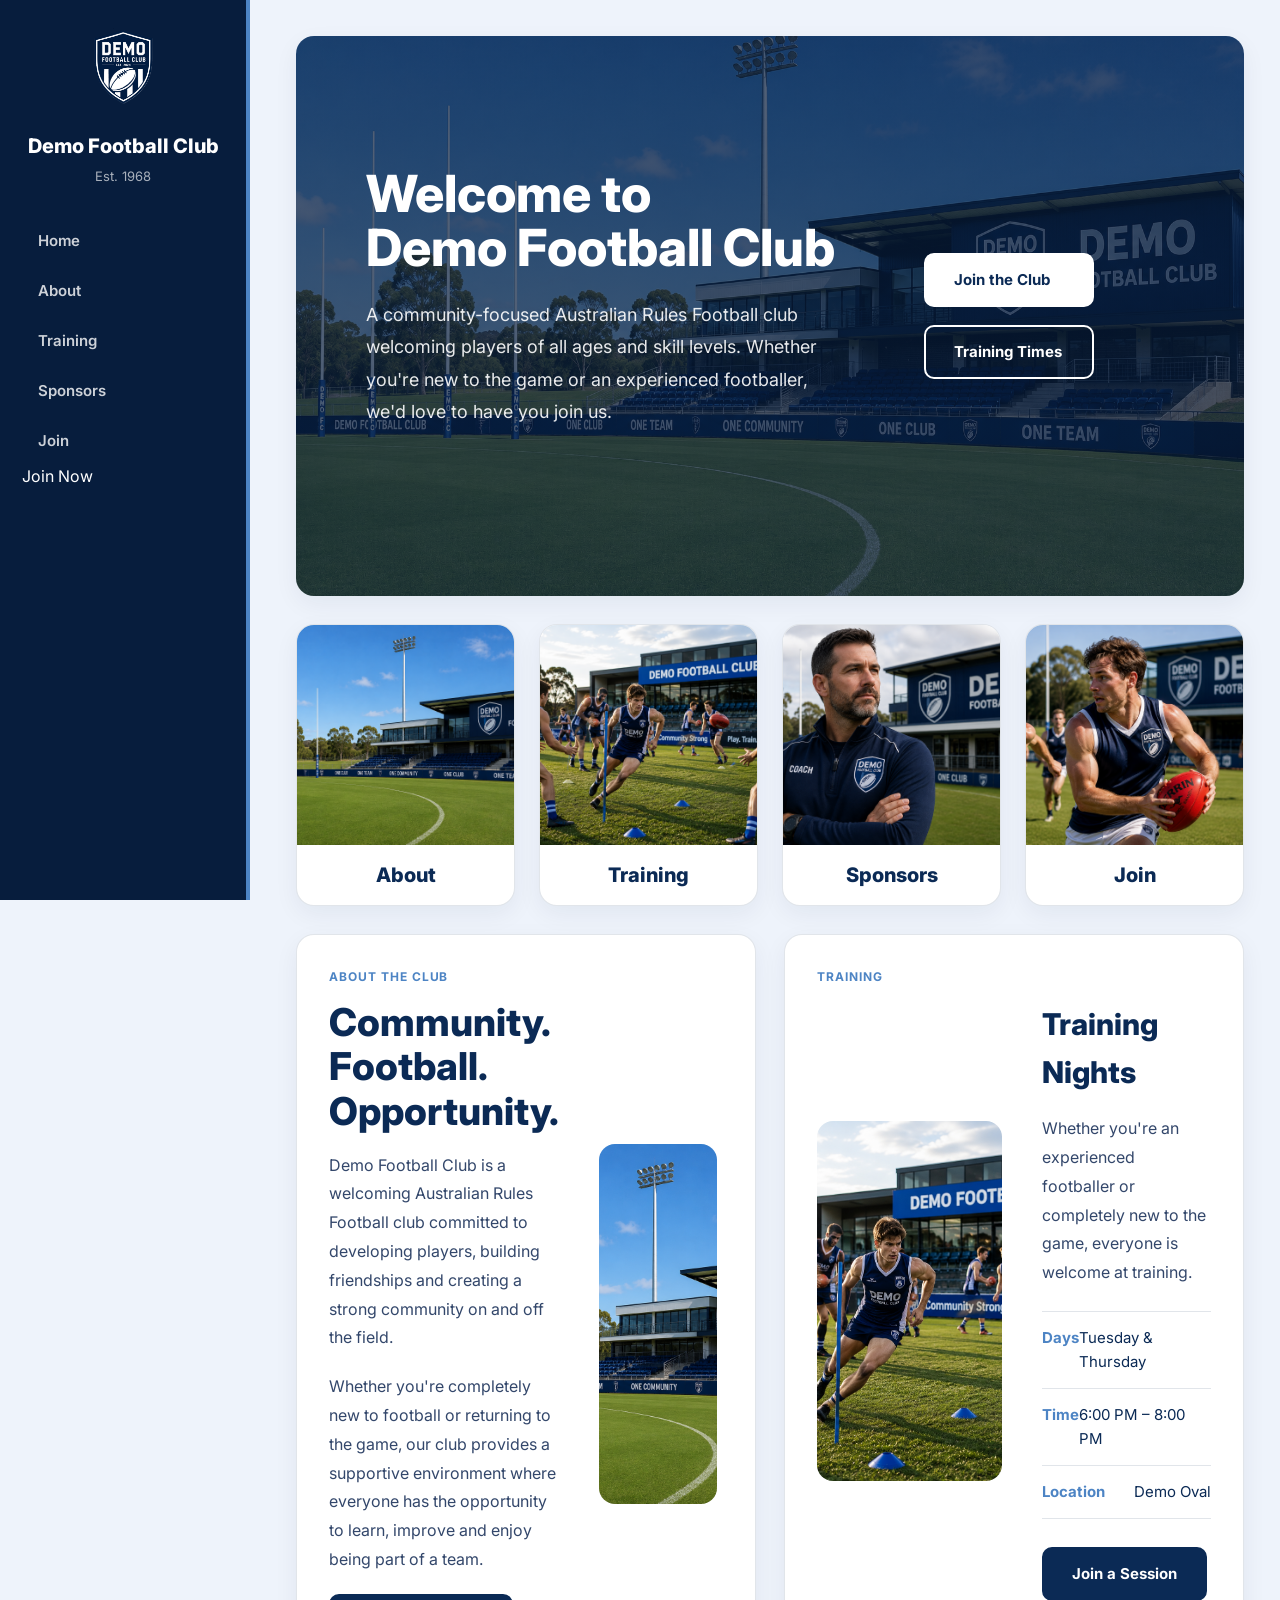
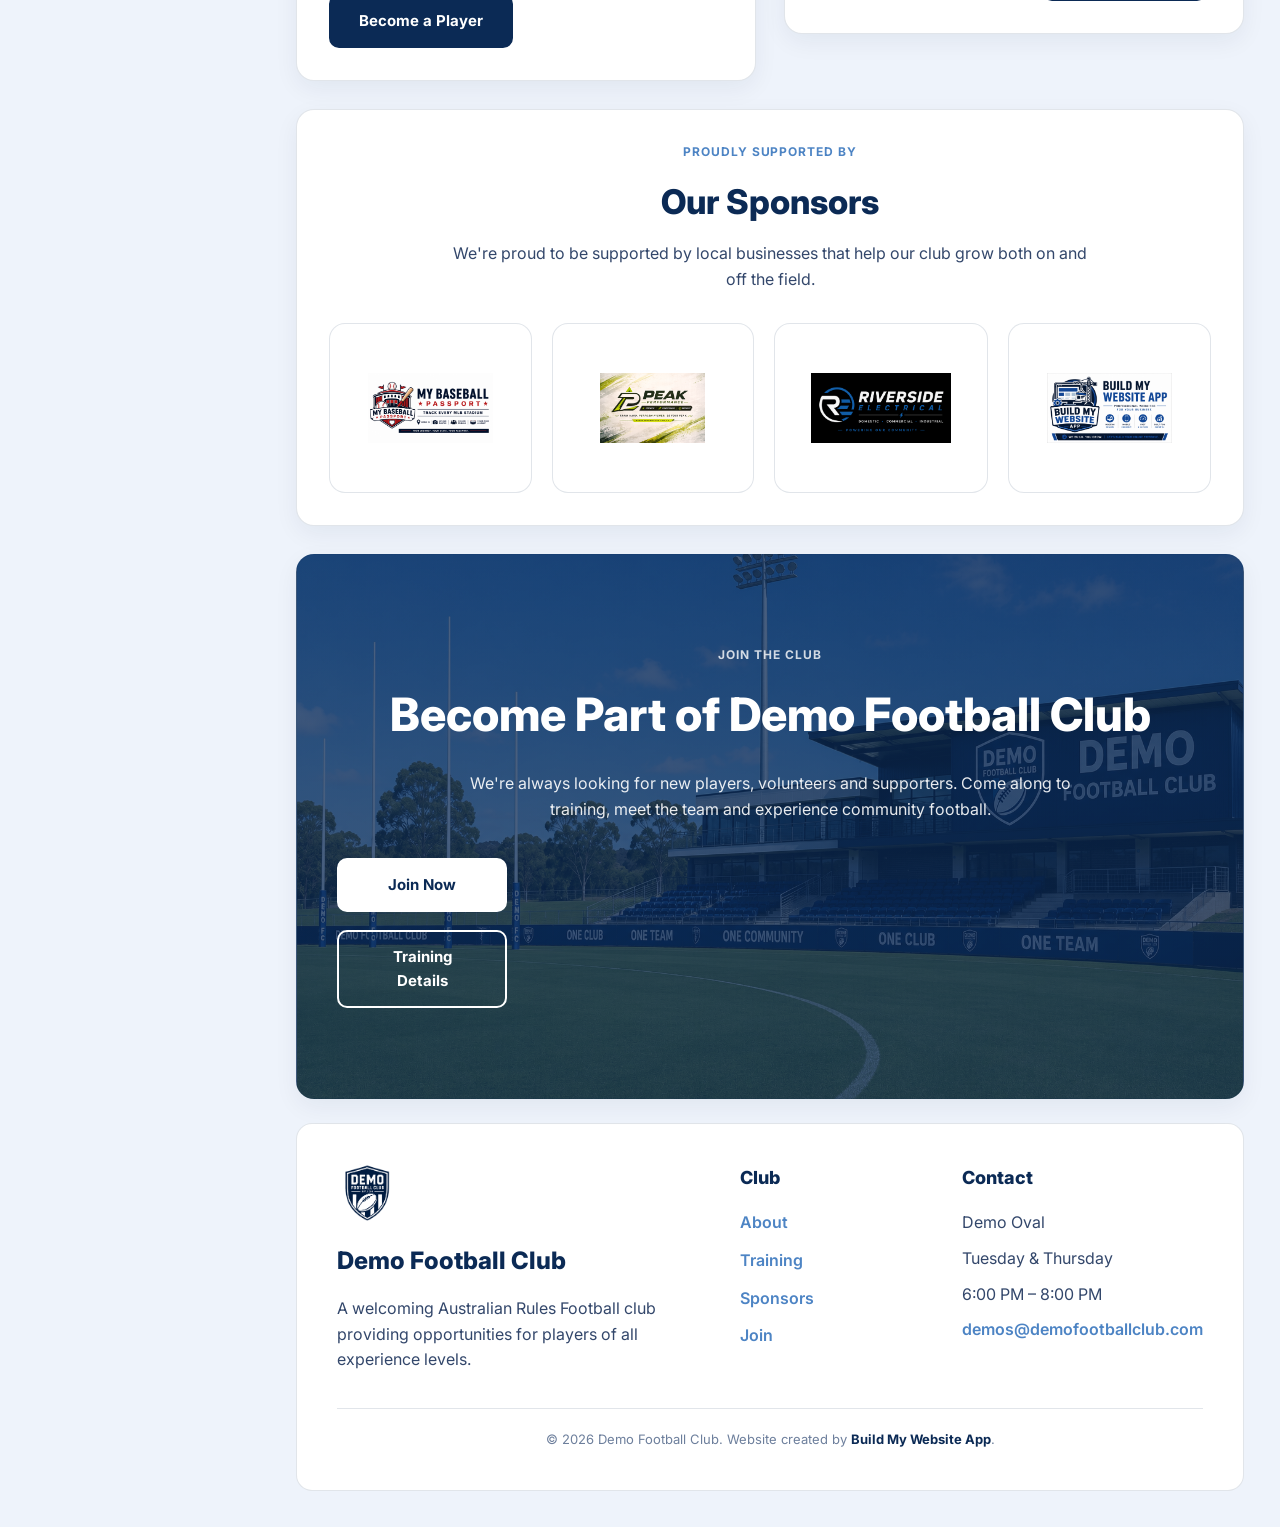
==== business-demo/index.html @ 9e4b2f05 "FIXING quick links" ====
<!DOCTYPE html>
<html lang="en">

<head>
  <meta charset="UTF-8">
  <meta name="viewport" content="width=device-width, initial-scale=1.0">
  <title>Demo Football Club | Club Dashboard</title>
  <meta name="description" content="Demo Football Club is a welcoming Australian Rules Football club for players of all experience levels. Join us for training every Tuesday and Thursday.">
  <meta name="keywords" content="Australian Rules Football, AFL, Football Club, Demo Football Club, Community Sport">
  <meta name="theme-color" content="#0b2a55">

  <link rel="icon" type="image/png" href="favicon.png">
  <link rel="apple-touch-icon" href="favicon.png">

  <link rel="preconnect" href="https://fonts.googleapis.com">
  <link rel="preconnect" href="https://fonts.gstatic.com" crossorigin>
  <link href="https://fonts.googleapis.com/css2?family=Inter:wght@400;500;600;700;800&display=swap" rel="stylesheet">

  <link rel="stylesheet" href="css/styles.css">
</head>

<body>

  <div class="app-shell">

    <aside class="sidebar">
      <div class="sidebar-logo">
        <a href="#hero">
          <img src="assets/logo.png" alt="Demo Football Club Logo">
        </a>
        <h2>Demo Football Club</h2>
        <p>Est. 1968</p>
      </div>

      <nav>
        <ul class="nav-links">
          <li><a href="#hero">Home</a></li>
          <li><a href="#about">About</a></li>
          <li><a href="#training">Training</a></li>
          <li><a href="#sponsors">Sponsors</a></li>
          <li><a href="#join">Join</a></li>
        </ul>
      </nav>

      <a href="#join" class="join-button">Join Now</a>
    </aside>

    <main class="dashboard">

      <div class="grid">

        <section id="hero" class="card hero-card">
          <div class="hero-content">
            <div class="hero-left">
              <h1>
                Welcome to<br>
                Demo Football Club
              </h1>

              <p class="hero-copy">
                A community-focused Australian Rules Football club welcoming players of all ages and skill levels. Whether you're new to the game or an experienced footballer, we'd love to have you join us.
              </p>
            </div>

            <div class="hero-right">
              <div class="hero-buttons">
                <a href="#join" class="primary-button">Join the Club</a>
                <a href="#training" class="secondary-button">Training Times</a>
              </div>
            </div>
          </div>
        </section>

        <section class="quick-links">

          <a href="#about" class="card quick-link-card">
            <img src="assets/ground.jpg" alt="About Demo Football Club">
            <div class="quick-link-content">
              <h3>About</h3>
            </div>
          </a>

          <a href="#training" class="card quick-link-card">
            <img src="assets/training.jpg" alt="Training">
            <div class="quick-link-content">
              <h3>Training</h3>
            </div>
          </a>

          <a href="#sponsors" class="card quick-link-card">
            <img src="assets/coach.jpg" alt="Club Sponsors">
            <div class="quick-link-content">
              <h3>Sponsors</h3>
            </div>
          </a>

          <a href="#join" class="card quick-link-card">
            <img src="assets/hero.jpg" alt="Join Demo Football Club">
            <div class="quick-link-content">
              <h3>Join</h3>
            </div>
          </a>

        </section>

        <section id="about" class="card about-card">
          <span class="card-label">About the Club</span>
          <div class="about-layout">
            <div class="about-text">
              <h2>Community. Football. Opportunity.</h2>
              <p>Demo Football Club is a welcoming Australian Rules Football club committed to developing players, building friendships and creating a strong community on and off the field.</p>
              <p>Whether you're completely new to football or returning to the game, our club provides a supportive environment where everyone has the opportunity to learn, improve and enjoy being part of a team.</p>
              <a href="#join" class="primary-button">Become a Player</a>
            </div>

            <div class="about-image">
              <img src="assets/ground.jpg" alt="Demo Football Club Ground" class="card-image">
            </div>
          </div>
        </section>

        <section id="training" class="card training-card">
          <span class="card-label">Training</span>

          <div class="training-layout">
            <div class="training-image">
              <img src="assets/training.jpg" alt="Training at Demo Football Club" class="card-image">
            </div>

            <div class="training-info">
              <h2>Training Nights</h2>

              <p>Whether you're an experienced footballer or completely new to the game, everyone is welcome at training.</p>

              <ul class="detail-list">
                <li><span>Days</span>Tuesday &amp; Thursday</li>
                <li><span>Time</span>6:00 PM &ndash; 8:00 PM</li>
                <li><span>Location</span>Demo Oval</li>
              </ul>

              <a href="#join" class="primary-button">Join a Session</a>
            </div>
          </div>
        </section>

        <section id="sponsors" class="card sponsors-card">
          <span class="card-label">Proudly Supported By</span>
          <h2>Our Sponsors</h2>
          <p>We're proud to be supported by local businesses that help our club grow both on and off the field.</p>

          <div class="sponsors-grid">
            <div class="sponsor-tile">
              <img src="assets/sponsor1.png" alt="Sponsor 1">
            </div>

            <div class="sponsor-tile">
              <img src="assets/sponsor2.png" alt="Sponsor 2">
            </div>

            <div class="sponsor-tile">
              <img src="assets/sponsor3.png" alt="Sponsor 3">
            </div>

            <div class="sponsor-tile">
              <img src="assets/sponsor4.png" alt="Sponsor 4">
            </div>
          </div>
        </section>

        <section id="join" class="card join-card">
          <div class="join-overlay">
            <span class="card-label">Join the Club</span>
            <h2>Become Part of Demo Football Club</h2>
            <p>We're always looking for new players, volunteers and supporters. Come along to training, meet the team and experience community football.</p>

            <div class="hero-buttons">
              <a href="mailto:demos@demofootballclub.com" class="primary-button">Join Now</a>
              <a href="#training" class="secondary-button">Training Details</a>
            </div>
          </div>
        </section>

      </div>

      <footer>
        <div class="footer-bar">
          <div class="footer-brand">
            <img src="assets/logo.png" alt="Demo Football Club Logo">
            <span>Demo Football Club</span>

            <p>A welcoming Australian Rules Football club providing opportunities for players of all experience levels.</p>
          </div>

          <div class="footer-column">
            <h3>Club</h3>

            <ul class="footer-links">
              <li><a href="#about">About</a></li>
              <li><a href="#training">Training</a></li>
              <li><a href="#sponsors">Sponsors</a></li>
              <li><a href="#join">Join</a></li>
            </ul>
          </div>

          <div class="footer-column">
            <h3>Contact</h3>

            <p>Demo Oval</p>
            <p>Tuesday &amp; Thursday</p>
            <p>6:00 PM &ndash; 8:00 PM</p>
            <p><a href="mailto:demos@demofootballclub.com">demos@demofootballclub.com</a></p>
          </div>
        </div>

        <div class="footer-bottom">
          <p>&copy; 2026 Demo Football Club. Website created by <a href="https://buildmywebsiteapp.com">Build My Website App</a>.</p>
        </div>
      </footer>

    </main>

  </div>

  <script src="js/script.js"></script>

</body>
</html>
---- business-demo/css/styles.css ----
/* Variables */
    :root { --navy: #0b2a55; --navy-deep: #071d3d; --white: #ffffff; --ice: #eef3fb; --line: rgba(11,42,85,0.12); --sky: #4d84c4; }

/* Reset */
    * { margin: 0; padding: 0; box-sizing: border-box; }

/* About */
    .about-card { grid-column: span 2; }
    .about-layout { display: grid; grid-template-columns: 1.35fr .95fr; gap: 40px; align-items: center; }
    .about-text h2 { font-size: clamp(30px,3vw,40px); line-height: 1.15; margin-bottom: 18px; max-width: 520px; }
    .about-text p { color: #33476b; margin-bottom: 20px; font-size: 16px; line-height: 1.8; max-width: 620px; }
    .about-image .card-image { margin: 0; height: 100%; min-height: 360px; object-fit: cover; }

    @media (max-width: 560px) {
      .about-card { grid-column: span 1; }
      .about-layout { grid-template-columns: 1fr; }
      .about-text h2 { font-size: 28px; }
    }

/* Body */
    html, body { height: 100%; }
    body { font-family: "Inter", Arial, sans-serif; background: var(--ice); color: var(--navy); line-height: 1.6; }
    img { display: block; max-width: 100%; height: auto; }
    a { text-decoration: none; color: inherit; }
    ul { list-style: none; }
    h1, h2, h3 { font-weight: 800; color: var(--navy); }

/* Buttons */
    .primary-button, .secondary-button { display: inline-block; padding: 13px 28px; border-radius: 10px; font-weight: 700; font-size: 15px; transition: 0.25s; }
    .primary-button { background: var(--navy); color: var(--white); border: 2px solid var(--navy); }
    .primary-button:hover { background: var(--sky); border-color: var(--sky); }
    .secondary-button { border: 2px solid var(--navy); color: var(--navy); }
    .secondary-button:hover { background: var(--navy); color: var(--white); }

/* Footer */
    footer { margin-top: 24px; background: var(--white); border: 1px solid var(--line); border-radius: 16px; padding: 40px; }
    .footer-bar { display: grid; grid-template-columns: 2fr 1fr 1fr; gap: 40px; }
    .footer-brand img { height: 60px; margin-bottom: 18px; }
    .footer-brand span { display: block; font-size: 24px; font-weight: 800; margin-bottom: 16px; }
    .footer-brand p { color: #33476b; max-width: 320px; }
    .footer-column h3 { font-size: 18px; margin-bottom: 18px; }
    .footer-links { display: flex; flex-direction: column; gap: 12px; }
    .footer-links a { font-weight: 600; transition: .2s; }
    .footer-links a:hover { color: var(--sky); }
    .footer-column p { color: #33476b; margin-bottom: 10px; }
    .footer-column a { color: var(--sky); font-weight: 600; }
    .footer-bottom { border-top: 1px solid var(--line); margin-top: 35px; padding-top: 20px; text-align: center; font-size: 13px; color: #6d7f9c; }
    .footer-bottom a { color: var(--navy); font-weight: 700; }

    @media (max-width: 700px) {
      .footer-bar { grid-template-columns: 1fr; text-align: center; }
      .footer-brand p { margin: 0 auto; }
    }

/* Grid */
    .app-shell { display: flex; min-height: 100vh; }
    .dashboard { flex: 1; max-width: 1600px; width: 100%; margin-left: 260px; margin-right: auto; padding: 36px; }
    .grid { display: grid; grid-template-columns: repeat(4, minmax(0,1fr)); grid-auto-rows: min-content; gap: 28px; align-items: start; }
    .card { background: var(--white); border: 1px solid var(--line); border-radius: 18px; padding: 32px; box-shadow: 0 8px 24px rgba(7,29,61,.06); transition: transform .25s, box-shadow .25s, border-color .25s; }
    .card:hover { transform: translateY(-6px); border-color: rgba(77,132,196,.35); box-shadow: 0 20px 48px rgba(7,29,61,.12); }
    .card-label { display: block; text-transform: uppercase; letter-spacing: 0.08em; font-size: 12px; font-weight: 700; color: var(--sky); margin-bottom: 14px; }
        .card-image { display: block; width: 100%; height: 100%; min-height: 340px; margin: 0; border-radius: 16px; object-fit: cover; }

    @media (max-width: 1100px) {
      .grid { grid-template-columns: repeat(2, 1fr); }
    }

    @media (max-width: 900px) {
      .app-shell { flex-direction: column; }
      .dashboard { margin-left: 0; padding: 24px; }
    }

    @media (max-width: 560px) {
      .grid { grid-template-columns: 1fr; }
      .card { padding: 24px; }
    }

/* Hero */
    .hero-card { grid-column: span 4; display: flex; align-items: center; justify-content: flex-start; min-height: 560px; padding: 70px; border: 0; overflow: hidden; background: linear-gradient(rgba(7,29,61,.70),rgba(7,29,61,.70)), url("../assets/ground.jpg") center/cover no-repeat; }
    .hero-card .eyebrow { color: rgba(255,255,255,.75); text-transform: uppercase; letter-spacing: .14em; font-size: 13px; margin-bottom: 18px; white-space: nowrap; }
    .hero-card h1 { max-width: none; width: fit-content; color: var(--white); font-size: clamp(38px,4vw,56px); line-height: 1.05; margin-bottom: 24px; white-space: nowrap; }
    .hero-content { display: grid; grid-template-columns: 1fr auto; align-items: center; gap: 80px; width: 100%; }
    .hero-left { max-width: 760px; }
    .hero-right { display: flex; justify-content: center; padding-right: 80px; }
    .hero-copy { max-width: 560px; color: rgba(255,255,255,.9); font-size: 18px; line-height: 1.8; margin-bottom: 36px; }
    .hero-buttons { display: flex; flex-direction: column; gap: 18px; width: 170px; }
    .hero-card .primary-button { background: var(--white); color: var(--navy); border-color: var(--white); }
    .hero-card .primary-button:hover { background: var(--sky); border-color: var(--sky); color: var(--white); }
    .hero-card .secondary-button { border-color: var(--white); color: var(--white); }
    .hero-card .secondary-button:hover { background: var(--white); color: var(--navy); }

    @media (max-width: 560px) {
      .hero-card { grid-column: span 1; padding: 40px 24px; min-height: auto; }
      .hero-card h1 { font-size: 36px; }
      .hero-copy { font-size: 16px; }
    }

/* Join */
    .join-card { grid-column: span 4; padding: 0; overflow: hidden; background: linear-gradient(rgba(11,42,85,.75),rgba(11,42,85,.75)), url("../assets/ground.jpg") center/cover no-repeat; }
    .join-overlay { padding: 90px 40px; text-align: center; }
    .join-overlay .card-label { color: rgba(255,255,255,.8); }
    .join-overlay h2 { color: var(--white); font-size: clamp(32px,4vw,46px); margin-bottom: 20px; }
    .join-overlay p { max-width: 650px; margin: 0 auto 35px; color: rgba(255,255,255,.9); }
    .join-overlay .primary-button { background: var(--white); color: var(--navy); border-color: var(--white); }
    .join-overlay .primary-button:hover { background: var(--sky); border-color: var(--sky); color: var(--white); }
    .join-overlay .secondary-button { border-color: var(--white); color: var(--white); }
    .join-overlay .secondary-button:hover { background: var(--white); color: var(--navy); }

    @media (max-width: 560px) {
      .join-card { grid-column: span 1; }
      .join-overlay { padding: 60px 24px; }
    }

/* Navigation */
    .sidebar { width: 250px; position: fixed; top: 0; left: 0; height: 100vh; background: var(--navy-deep); color: var(--white); display: flex; flex-direction: column; padding: 28px 22px; border-right: 4px solid var(--sky); }
    .sidebar-logo { text-align: center; margin-bottom: 26px; }
    .sidebar-logo a { display: inline-block; margin-bottom: 14px; }
    .sidebar-logo img { width: 80px; height: auto; margin: 0 auto; }
    .sidebar-logo h2 { color: var(--white); font-size: 20px; margin-bottom: 4px; }
    .sidebar-logo p { color: rgba(255,255,255,.65); font-size: 13px; }
    .nav-links { display: flex; flex-direction: column; gap: 4px; flex: 1; margin-top: 6px; }
    .nav-links a { display: block; padding: 11px 16px; border-radius: 10px; font-weight: 600; font-size: 15px; color: rgba(255,255,255,.8); transition: .2s; }

    @media (max-width: 900px) {
      .sidebar { position: static; width: 100%; height: auto; flex-direction: row; align-items: center; padding: 16px 20px; border-right: none; }
      .sidebar-logo { display: flex; align-items: center; gap: 16px; text-align: left; margin-bottom: 0; }
      .sidebar-logo a { margin-bottom: 0; }
      .sidebar-logo img { width: 60px; }
      .nav-links { flex-direction: row; flex-wrap: wrap; flex: none; margin-left: 24px; margin-top: 0; }
      .nav-links a:hover { transform: none; }
      .sidebar .join-button { margin-top: 0; margin-left: auto; padding: 10px 20px; }
    }

    @media (max-width: 560px) {
      .sidebar { flex-wrap: wrap; gap: 12px; }
      .sidebar-logo { width: 100%; justify-content: center; text-align: center; }
      .nav-links { margin-left: 0; }
      .sidebar .join-button { margin-left: 0; width: 100%; }
    }

/* Quick Links */
    .quick-links { grid-column: span 4; display: grid; grid-template-columns: repeat(4,minmax(0,1fr)); gap: 24px; }
    .quick-link-card { display: flex; flex-direction: column; padding: 0; overflow: hidden; text-decoration: none; transition: .25s; }
    .quick-link-card img { width: 100%; height: 220px; object-fit: cover; display: block; }
    .quick-link-content { padding: 18px; text-align: center; }
    .quick-link-content h3 { margin: 0; color: var(--navy); font-size: 20px; line-height: 1.2; }
    .quick-link-card:hover { transform: translateY(-8px); border-color: var(--sky); box-shadow: 0 22px 50px rgba(7,29,61,.15); }
    .quick-link-card:hover img { transform: scale(1.08); }
    .quick-link-card:hover h3 { color: var(--sky); }
    .quick-link-card img { transition: .35s; }

    @media (max-width: 900px) {
      .quick-links { grid-template-columns: repeat(2,1fr); }
    }

    @media (max-width: 560px) {
      .quick-links { grid-template-columns: 1fr; }
    }    

/* Sponsors */
    .sponsors-card { grid-column: span 4; text-align: center; }
    .sponsors-card h2 { font-size: 34px; margin-bottom: 12px; }
    .sponsors-card > p { max-width: 650px; margin: 0 auto 30px; color: #33476b; }
    .sponsors-grid { display: grid; grid-template-columns: repeat(4,1fr); gap: 20px; }
    .sponsor-tile { background: var(--white); border: 1px solid var(--line); border-radius: 16px; padding: 36px; display: flex; justify-content: center; align-items: center; min-height: 170px; transition: .25s; }
    .sponsor-tile:hover { transform: translateY(-6px); border-color: var(--sky); box-shadow: 0 18px 40px rgba(7,29,61,.10); }
    .sponsor-tile img { max-width: 150px; max-height: 70px; width: auto; height: auto; object-fit: contain; }

    @media (max-width: 560px) {
      .sponsors-card { grid-column: span 1; }
      .sponsors-grid { grid-template-columns: repeat(2,1fr); }
    }

/* Stats */
    .stats-grid { grid-column: span 1; display: grid; grid-template-columns: repeat(2, 1fr); grid-template-rows: repeat(2, 1fr); gap: 22px; }
    .stat-card { text-align: center; display: flex; flex-direction: column; justify-content: center; min-height: 0; }
    .stat-card h3 { font-size: 22px; margin-bottom: 6px; }
    .stat-card p { color: #6d7f9c; font-size: 14px; }

    @media (max-width: 1100px) {
      .stats-grid { grid-column: span 2; grid-template-columns: repeat(4, 1fr); grid-template-rows: 1fr; }
    }

    @media (max-width: 700px) {
      .stats-grid { grid-template-columns: repeat(2, 1fr); grid-template-rows: repeat(2, 1fr); }
    }

    @media (max-width: 560px) {
      .stats-grid { grid-column: span 1; }
    }

/* Training */
    .training-card { grid-column: span 2; }
    .training-layout { display: grid; grid-template-columns: 1.1fr 1fr; gap: 40px; align-items: center; }
    .training-image .card-image { margin: 0; height: 100%; min-height: 360px; object-fit: cover; }
    .training-info h2 { font-size: 30px; margin-bottom: 18px; }
    .training-info > p { color: #33476b; margin-bottom: 24px; line-height: 1.8; }
    .detail-list { border-top: 1px solid var(--line); margin-bottom: 28px; }
    .detail-list li { display: flex; justify-content: space-between; padding: 14px 0; border-bottom: 1px solid var(--line); font-size: 15px; }
    .detail-list li span { color: var(--sky); font-weight: 700; }

    @media (max-width: 560px) {
      .training-card { grid-column: span 1; }
      .training-layout { grid-template-columns: 1fr; }
      .training-info h2 { font-size: 28px; }
    }
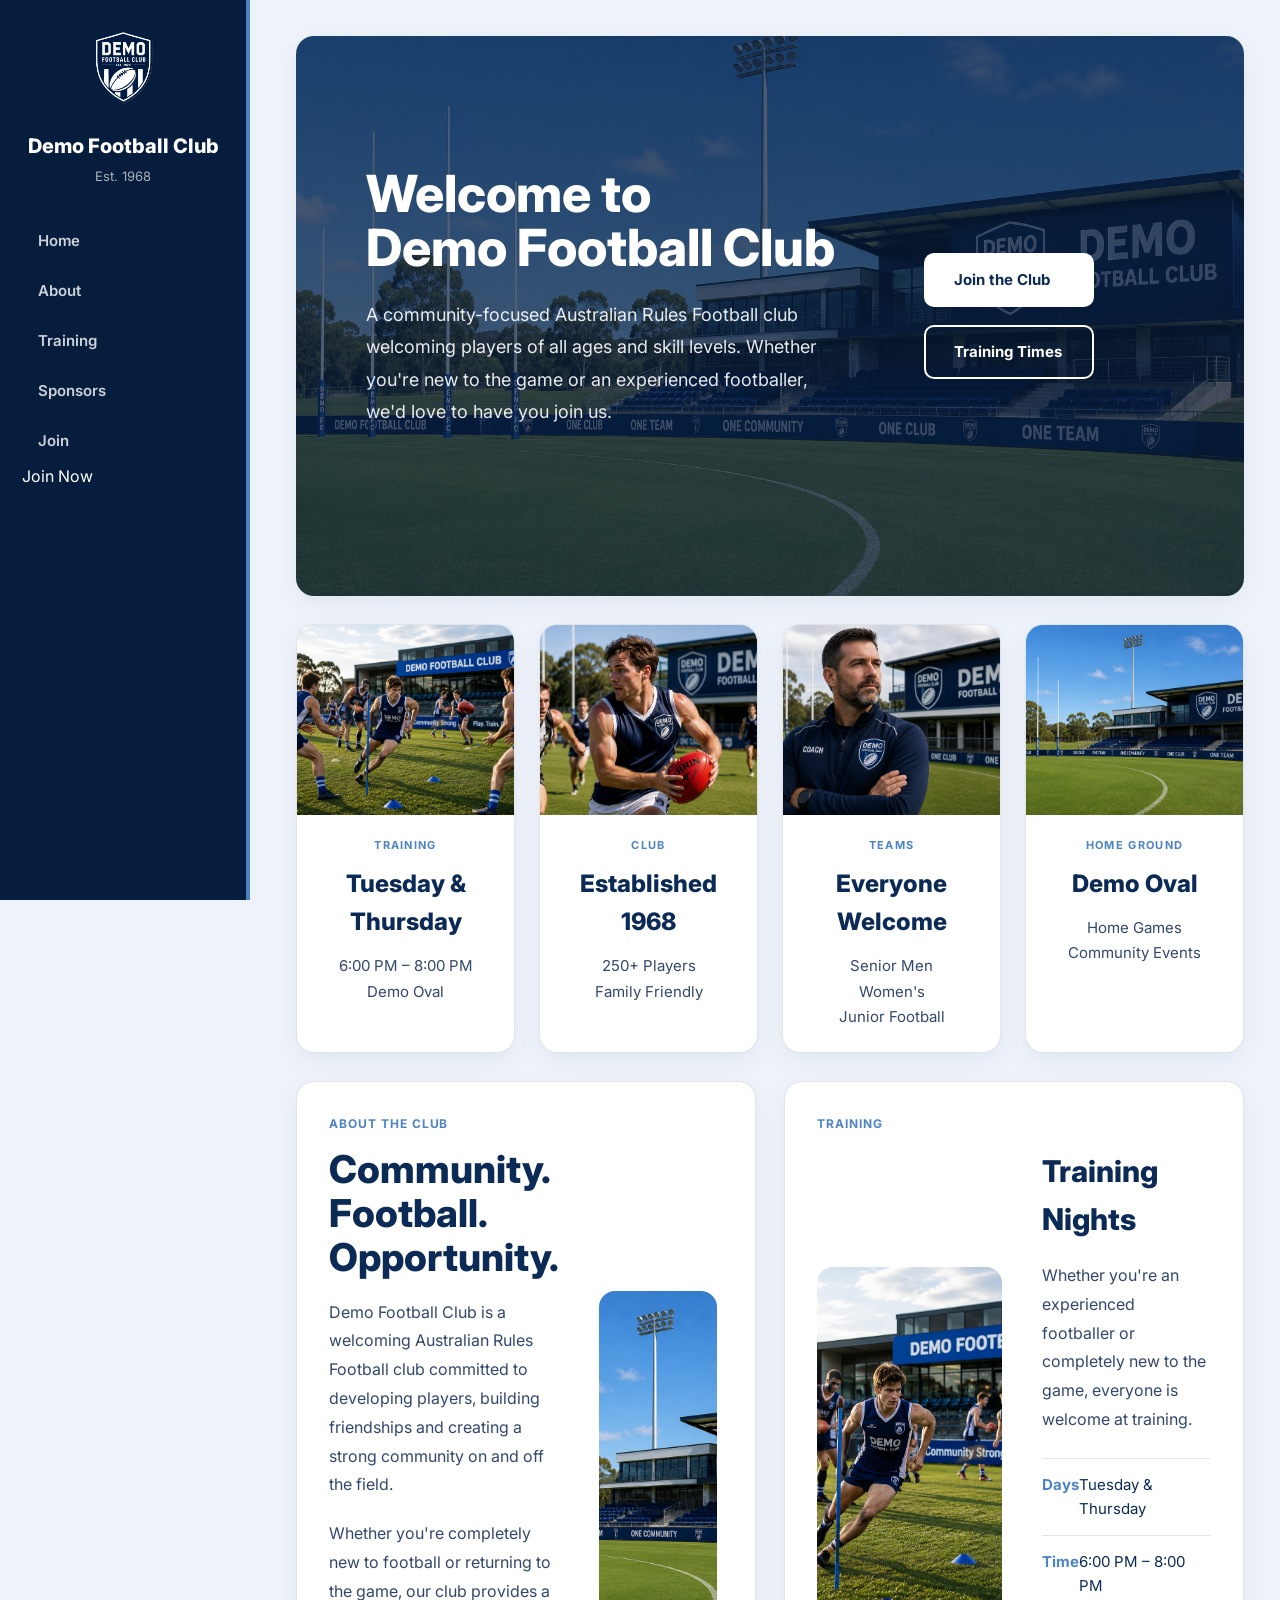
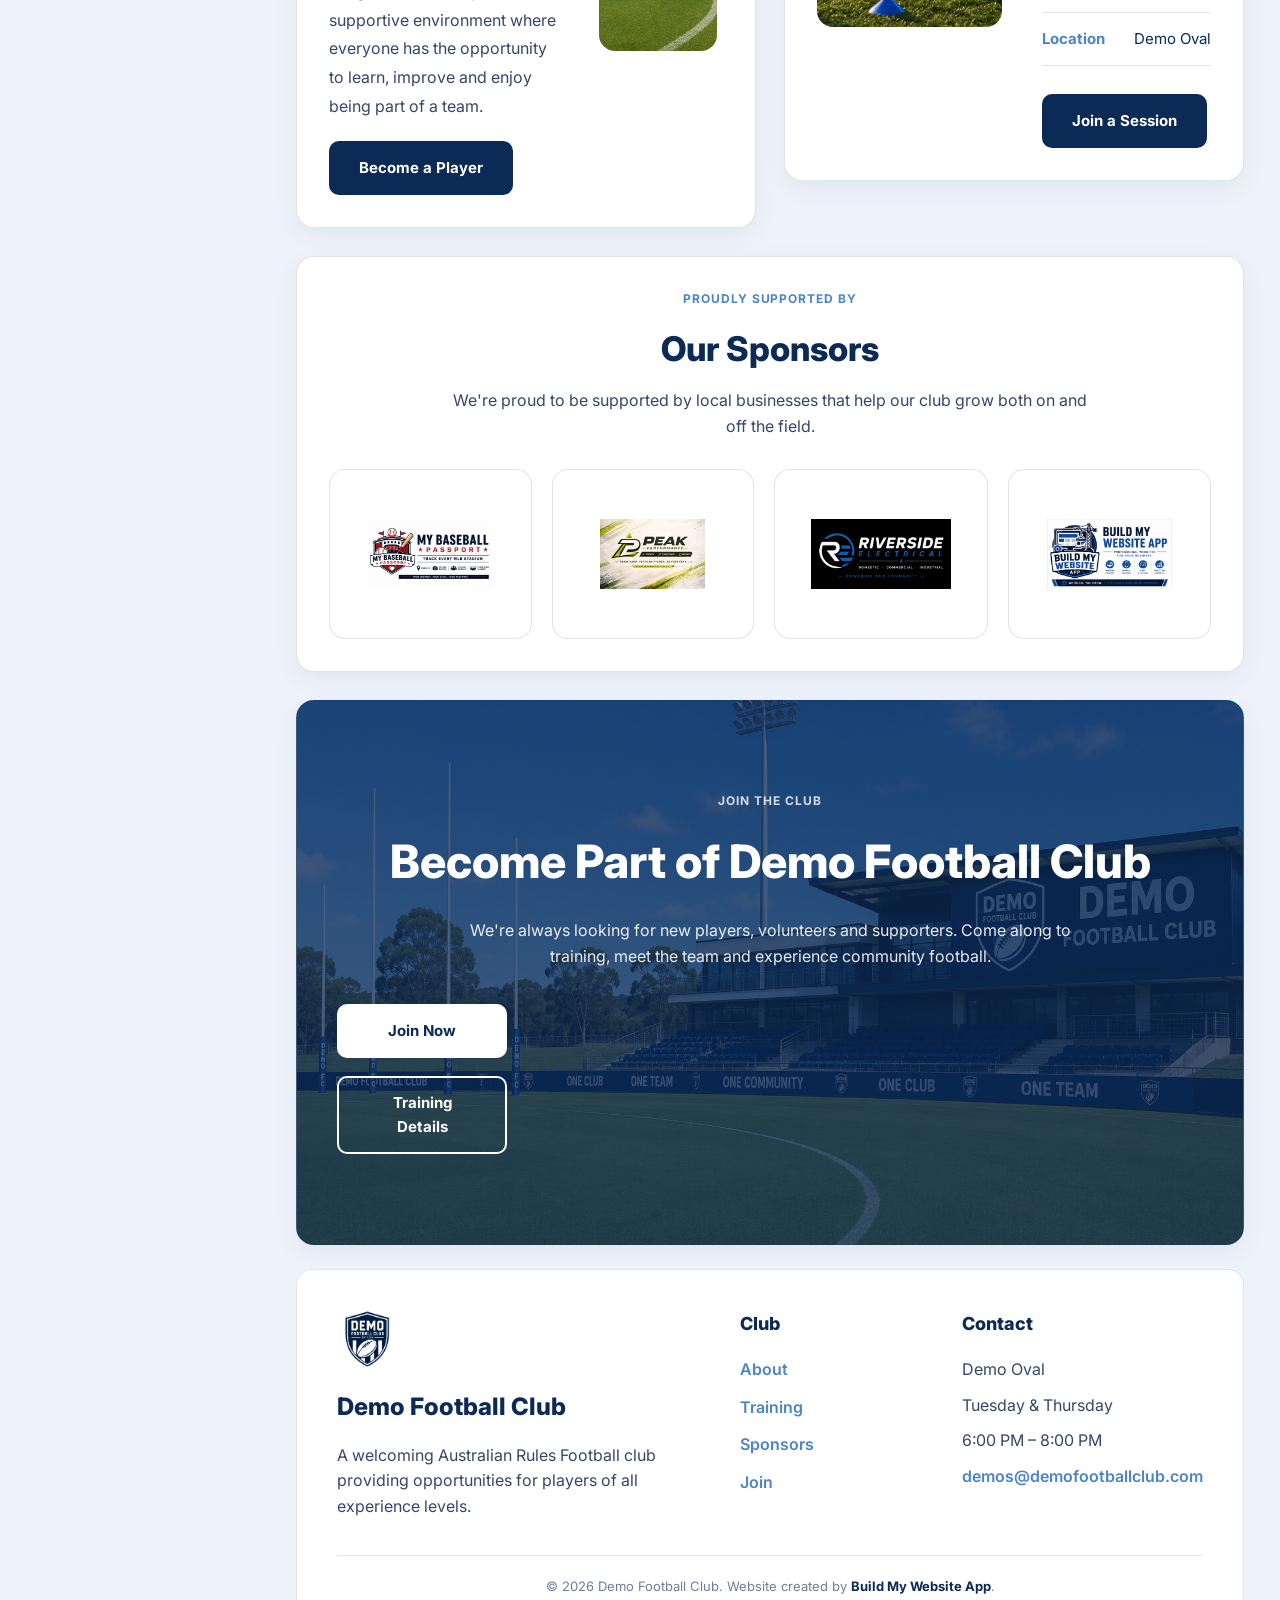
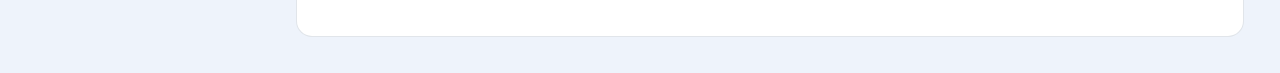
==== commit ab8e821a: "FIXING INDEX CARDS" ====
--- a/business-demo/index.html
+++ b/business-demo/index.html
@@ -72,35 +72,41 @@
         </section>
 
         <section class="quick-links">
-
-          <a href="#about" class="card quick-link-card">
-            <img src="assets/ground.jpg" alt="About Demo Football Club">
-            <div class="quick-link-content">
-              <h3>About</h3>
-            </div>
-          </a>
-
-          <a href="#training" class="card quick-link-card">
+          <div class="card quick-link-card">
             <img src="assets/training.jpg" alt="Training">
             <div class="quick-link-content">
-              <h3>Training</h3>
-            </div>
-          </a>
-
-          <a href="#sponsors" class="card quick-link-card">
-            <img src="assets/coach.jpg" alt="Club Sponsors">
-            <div class="quick-link-content">
-              <h3>Sponsors</h3>
-            </div>
-          </a>
-
-          <a href="#join" class="card quick-link-card">
-            <img src="assets/hero.jpg" alt="Join Demo Football Club">
-            <div class="quick-link-content">
-              <h3>Join</h3>
-            </div>
-          </a>
-
+              <span class="quick-label">TRAINING</span>
+              <h3>Tuesday & Thursday</h3>
+              <p>6:00 PM – 8:00 PM<br>Demo Oval</p>
+            </div>
+          </div>
+
+          <div class="card quick-link-card">
+            <img src="assets/hero.jpg" alt="Club">
+            <div class="quick-link-content">
+              <span class="quick-label">CLUB</span>
+              <h3>Established 1968</h3>
+              <p>250+ Players<br>Family Friendly</p>
+            </div>
+          </div>
+
+          <div class="card quick-link-card">
+            <img src="assets/coach.jpg" alt="Teams">
+            <div class="quick-link-content">
+              <span class="quick-label">TEAMS</span>
+              <h3>Everyone Welcome</h3>
+              <p>Senior Men<br>Women's<br>Junior Football</p>
+            </div>
+          </div>
+
+          <div class="card quick-link-card">
+            <img src="assets/ground.jpg" alt="Game Day">
+            <div class="quick-link-content">
+              <span class="quick-label">HOME GROUND</span>
+              <h3>Demo Oval</h3>
+              <p>Home Games<br>Community Events</p>
+            </div>
+          </div>
         </section>
 
         <section id="about" class="card about-card">
--- a/business-demo/css/styles.css
+++ b/business-demo/css/styles.css
@@ -140,10 +140,12 @@
 
 /* Quick Links */
     .quick-links { grid-column: span 4; display: grid; grid-template-columns: repeat(4,minmax(0,1fr)); gap: 24px; }
-    .quick-link-card { display: flex; flex-direction: column; padding: 0; overflow: hidden; text-decoration: none; transition: .25s; }
-    .quick-link-card img { width: 100%; height: 220px; object-fit: cover; display: block; }
-    .quick-link-content { padding: 18px; text-align: center; }
-    .quick-link-content h3 { margin: 0; color: var(--navy); font-size: 20px; line-height: 1.2; }
+    .quick-link-card { display: flex; flex-direction: column; padding: 0; overflow: hidden; }
+    .quick-link-card img { width: 100%; height: 190px; object-fit: cover; display: block; }
+    .quick-link-content { padding: 22px; text-align: center; }
+    .quick-label { display: block; margin-bottom: 10px; color: var(--sky); font-size: 11px; font-weight: 700; letter-spacing: .12em; }
+    .quick-link-content h3 { margin-bottom: 12px; color: var(--navy); font-size: 24px; }
+    .quick-link-content p { color: #33476b; font-size: 15px; line-height: 1.7; }
     .quick-link-card:hover { transform: translateY(-8px); border-color: var(--sky); box-shadow: 0 22px 50px rgba(7,29,61,.15); }
     .quick-link-card:hover img { transform: scale(1.08); }
     .quick-link-card:hover h3 { color: var(--sky); }
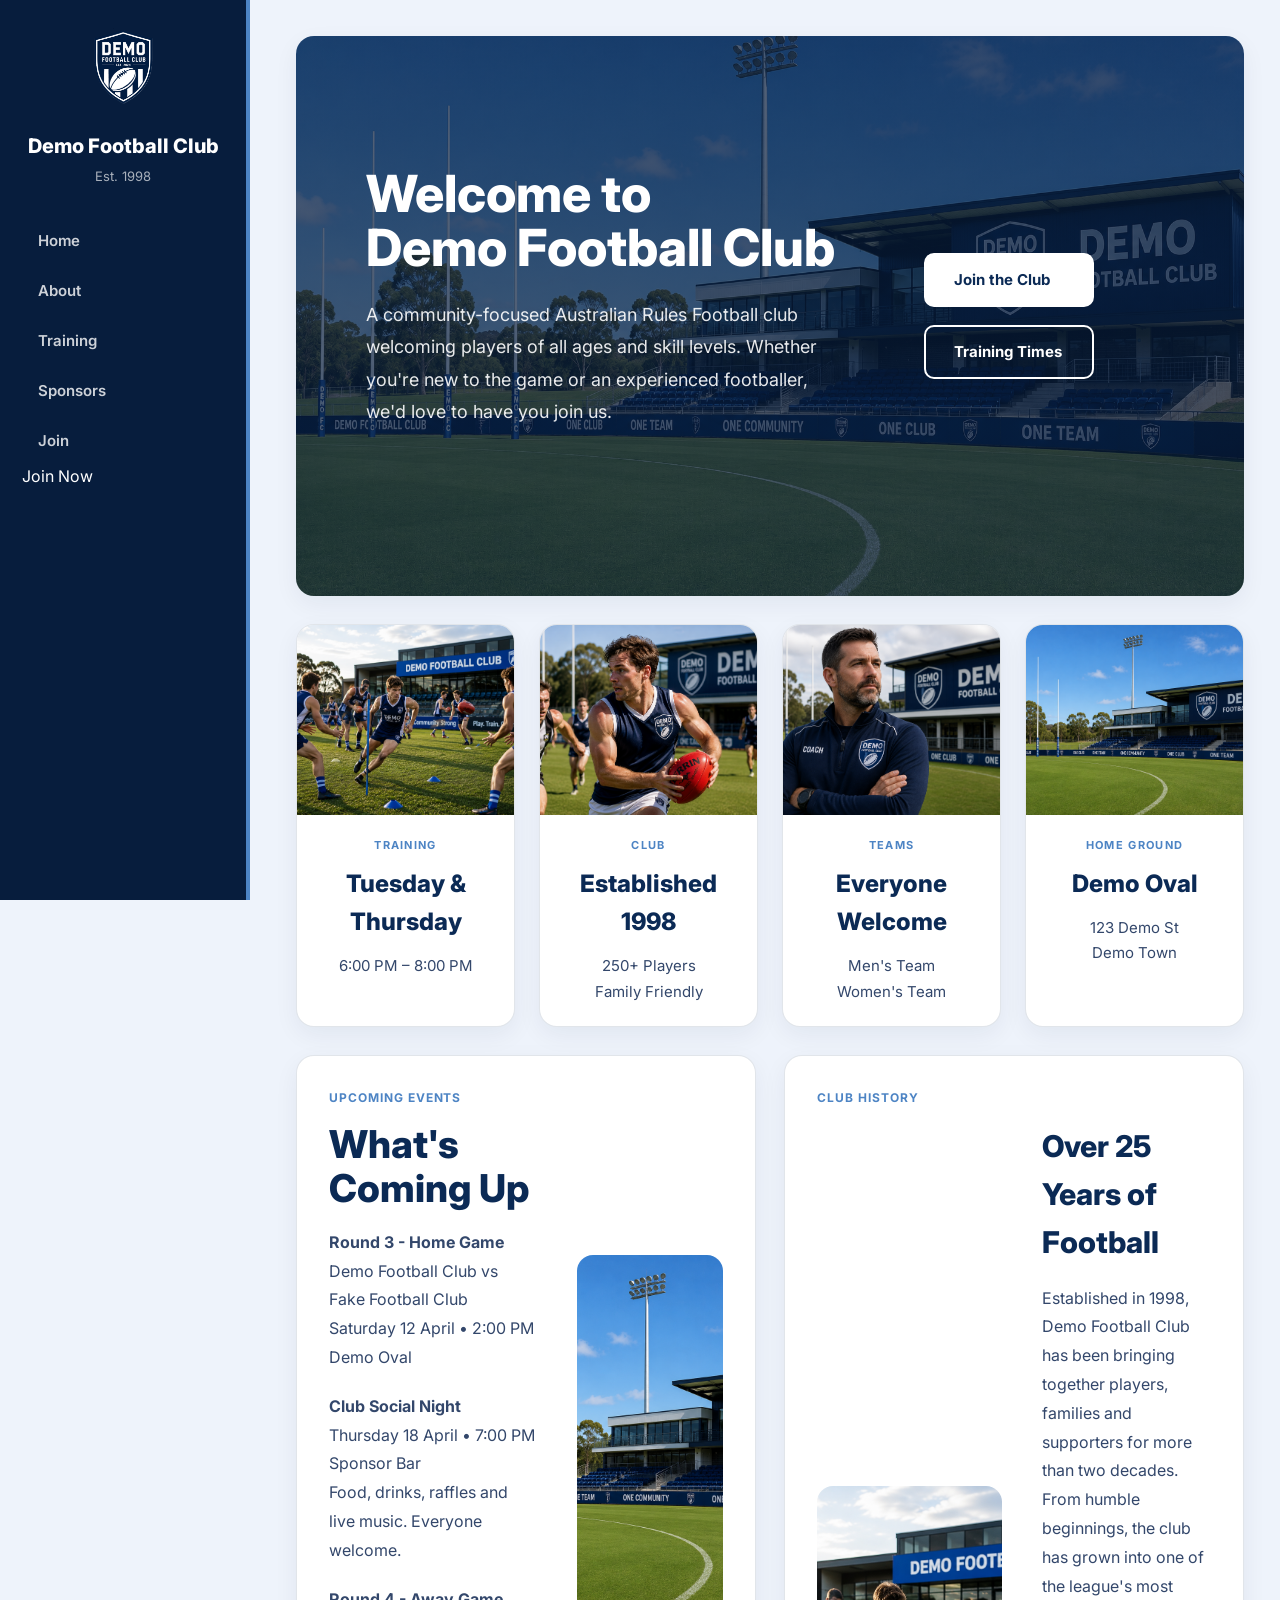
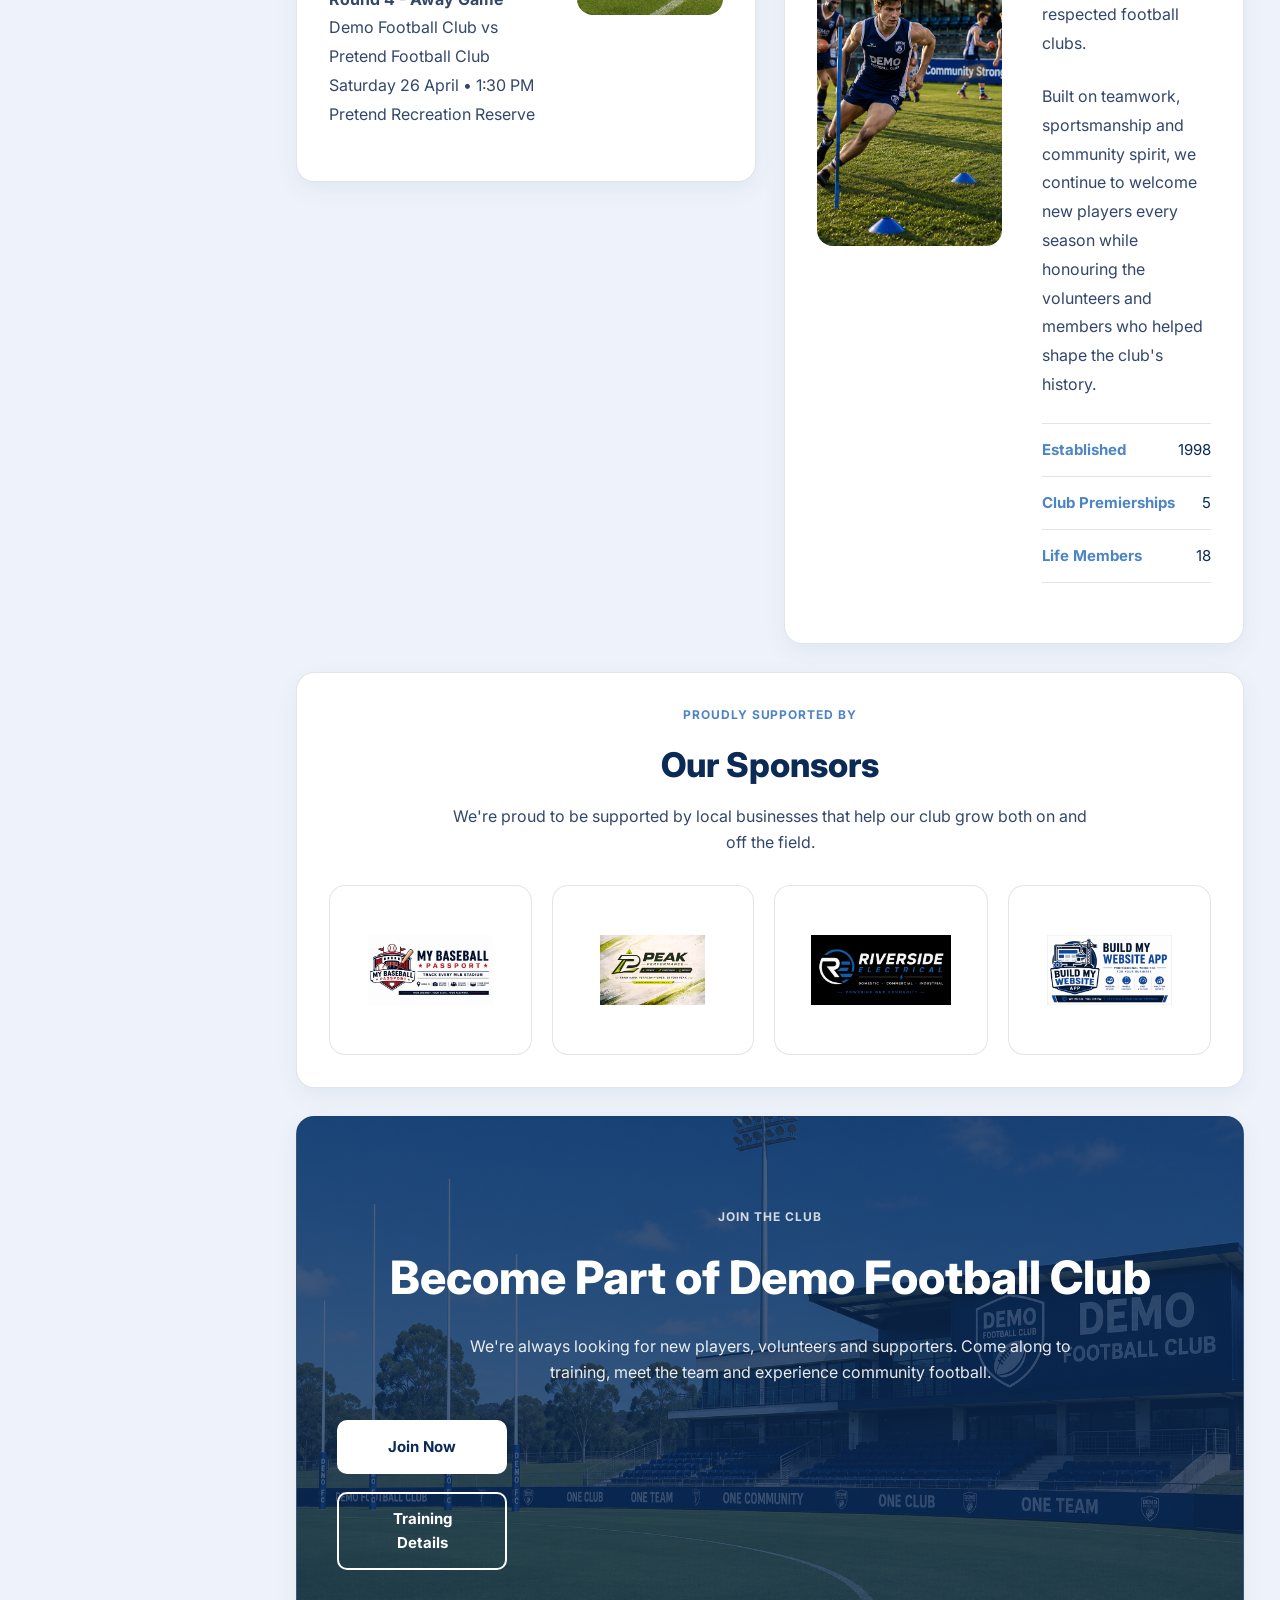
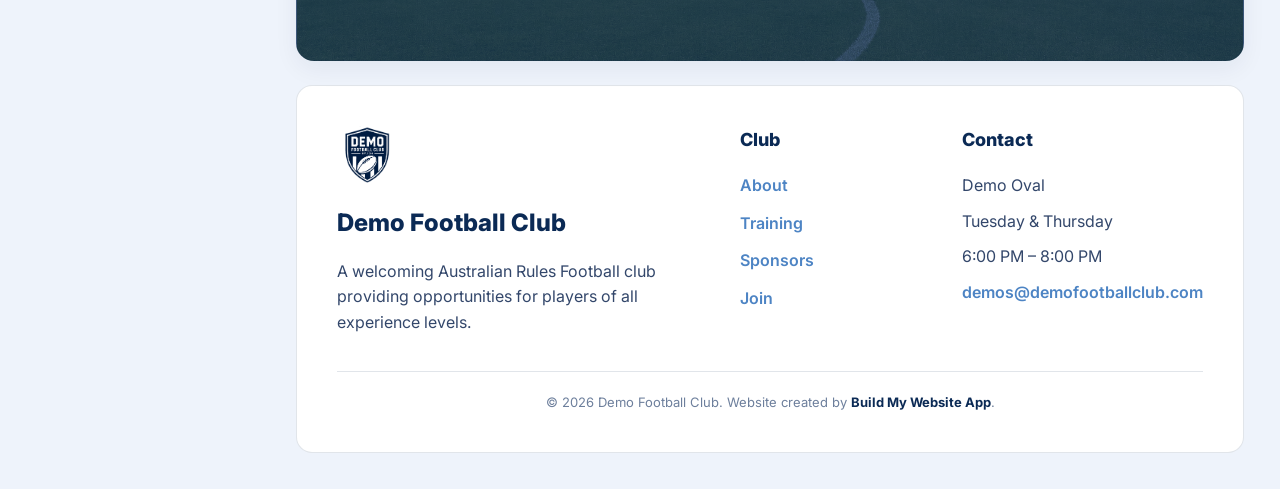
==== commit 988cc965: "adding history and schedule" ====
--- a/business-demo/index.html
+++ b/business-demo/index.html
@@ -29,7 +29,7 @@
           <img src="assets/logo.png" alt="Demo Football Club Logo">
         </a>
         <h2>Demo Football Club</h2>
-        <p>Est. 1968</p>
+        <p>Est. 1998</p>
       </div>
 
       <nav>
@@ -77,7 +77,7 @@
             <div class="quick-link-content">
               <span class="quick-label">TRAINING</span>
               <h3>Tuesday & Thursday</h3>
-              <p>6:00 PM – 8:00 PM<br>Demo Oval</p>
+              <p>6:00 PM – 8:00 PM</p>
             </div>
           </div>
 
@@ -85,7 +85,7 @@
             <img src="assets/hero.jpg" alt="Club">
             <div class="quick-link-content">
               <span class="quick-label">CLUB</span>
-              <h3>Established 1968</h3>
+              <h3>Established 1998</h3>
               <p>250+ Players<br>Family Friendly</p>
             </div>
           </div>
@@ -95,7 +95,7 @@
             <div class="quick-link-content">
               <span class="quick-label">TEAMS</span>
               <h3>Everyone Welcome</h3>
-              <p>Senior Men<br>Women's<br>Junior Football</p>
+              <p>Men's Team<br>Women's Team</p>
             </div>
           </div>
 
@@ -104,47 +104,65 @@
             <div class="quick-link-content">
               <span class="quick-label">HOME GROUND</span>
               <h3>Demo Oval</h3>
-              <p>Home Games<br>Community Events</p>
+              <p>123 Demo St<br>Demo Town</p>
             </div>
           </div>
         </section>
 
         <section id="about" class="card about-card">
-          <span class="card-label">About the Club</span>
+          <span class="card-label">Upcoming Events</span>
+
           <div class="about-layout">
+
             <div class="about-text">
-              <h2>Community. Football. Opportunity.</h2>
-              <p>Demo Football Club is a welcoming Australian Rules Football club committed to developing players, building friendships and creating a strong community on and off the field.</p>
-              <p>Whether you're completely new to football or returning to the game, our club provides a supportive environment where everyone has the opportunity to learn, improve and enjoy being part of a team.</p>
-              <a href="#join" class="primary-button">Become a Player</a>
+
+              <h2>What's Coming Up</h2>
+
+              <p><strong>Round 3 - Home Game</strong><br>
+              Demo Football Club vs Fake Football Club<br>
+              Saturday 12 April • 2:00 PM<br>
+              Demo Oval</p>
+
+              <p><strong>Club Social Night</strong><br>
+              Thursday 18 April • 7:00 PM<br>
+              Sponsor Bar<br>
+              Food, drinks, raffles and live music. Everyone welcome.</p>
+
+              <p><strong>Round 4 - Away Game</strong><br>
+              Demo Football Club vs Pretend Football Club<br>
+              Saturday 26 April • 1:30 PM<br>
+              Pretend Recreation Reserve</p>
             </div>
 
             <div class="about-image">
-              <img src="assets/ground.jpg" alt="Demo Football Club Ground" class="card-image">
-            </div>
+              <img src="assets/ground.jpg" alt="Upcoming Events" class="card-image">
+            </div>
+
           </div>
         </section>
 
         <section id="training" class="card training-card">
-          <span class="card-label">Training</span>
+          <span class="card-label">Club History</span>
 
           <div class="training-layout">
+
             <div class="training-image">
-              <img src="assets/training.jpg" alt="Training at Demo Football Club" class="card-image">
+              <img src="assets/training.jpg" alt="Demo Football Club History" class="card-image">
             </div>
 
             <div class="training-info">
-              <h2>Training Nights</h2>
-
-              <p>Whether you're an experienced footballer or completely new to the game, everyone is welcome at training.</p>
+
+              <h2>Over 25 Years of Football</h2>
+
+              <p>Established in 1998, Demo Football Club has been bringing together players, families and supporters for more than two decades. From humble beginnings, the club has grown into one of the league's most respected football clubs.</p>
+
+              <p>Built on teamwork, sportsmanship and community spirit, we continue to welcome new players every season while honouring the volunteers and members who helped shape the club's history.</p>
 
               <ul class="detail-list">
-                <li><span>Days</span>Tuesday &amp; Thursday</li>
-                <li><span>Time</span>6:00 PM &ndash; 8:00 PM</li>
-                <li><span>Location</span>Demo Oval</li>
+                <li><span>Established</span>1998</li>
+                <li><span>Club Premierships</span>5</li>
+                <li><span>Life Members</span>18</li>
               </ul>
-
-              <a href="#join" class="primary-button">Join a Session</a>
             </div>
           </div>
         </section>
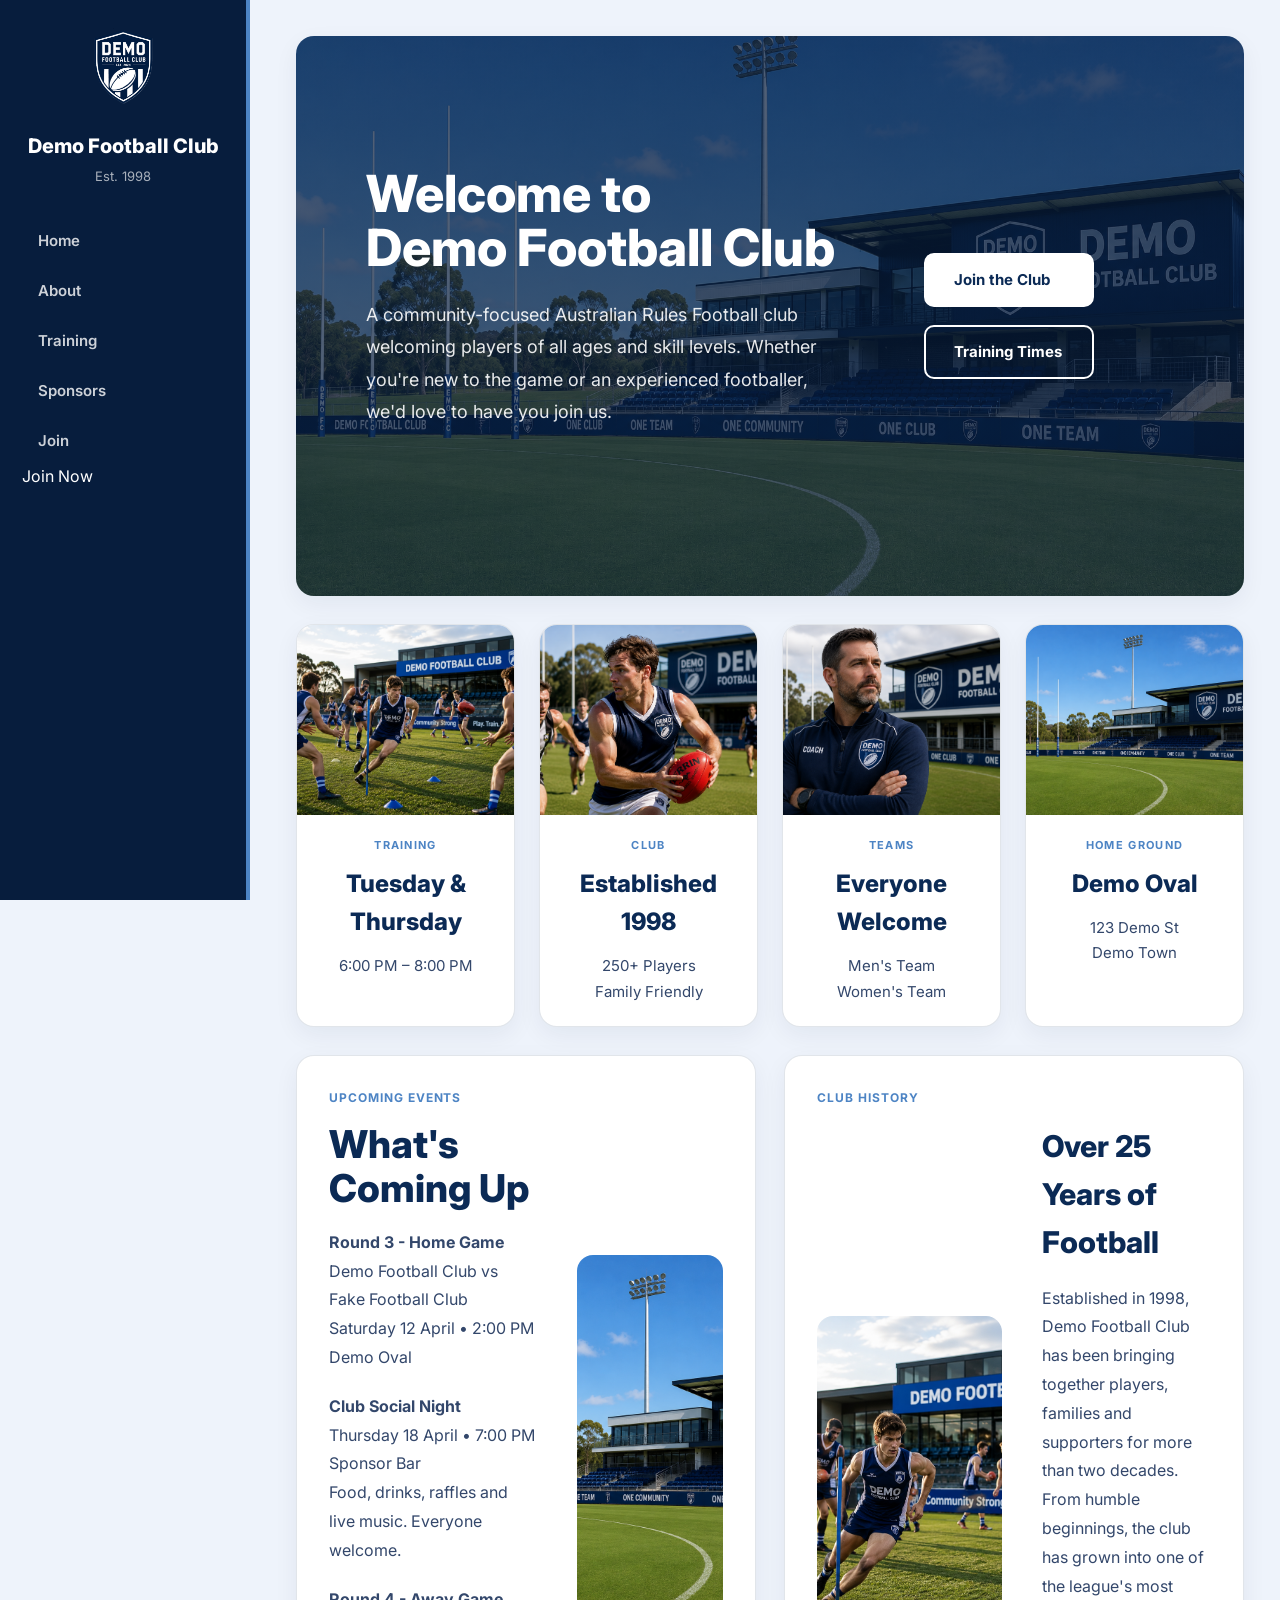
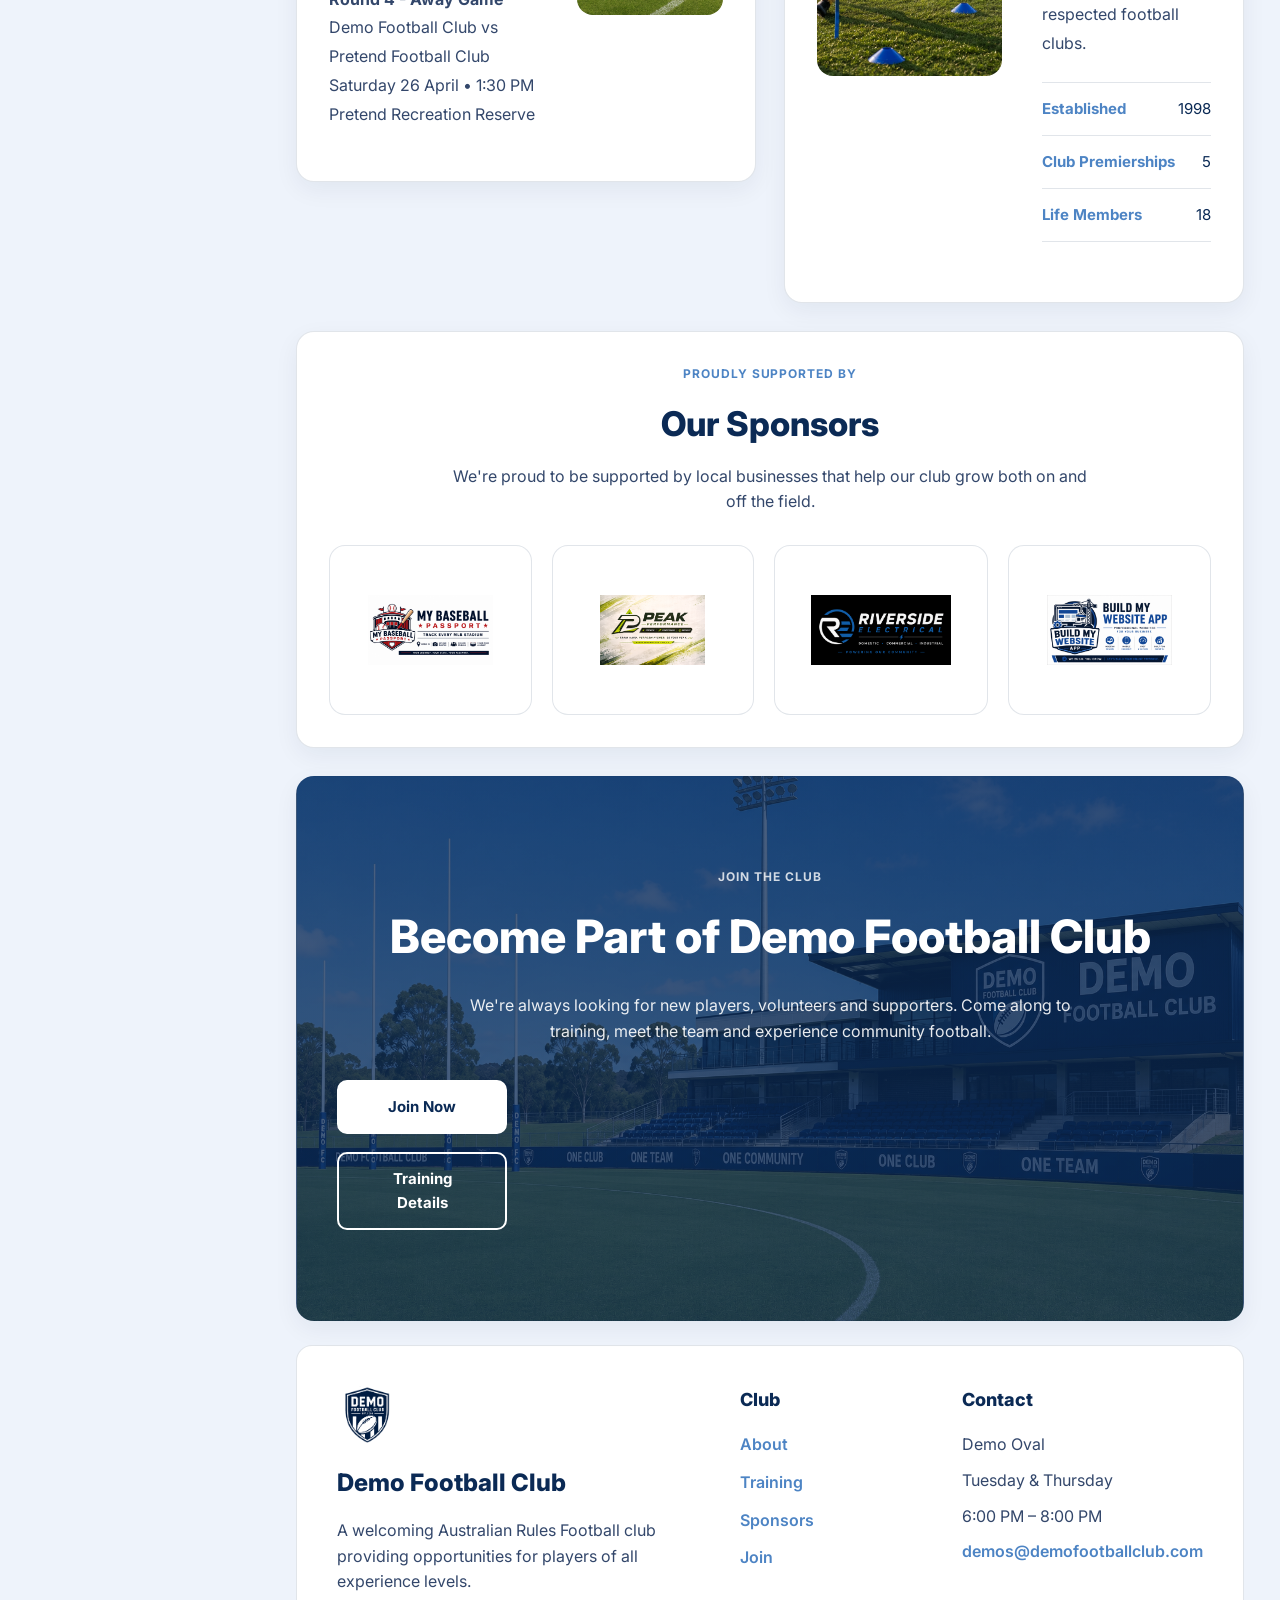
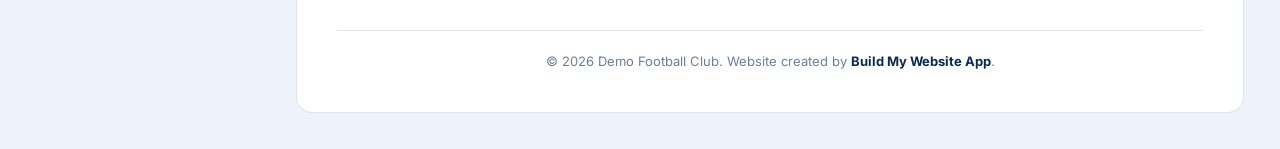
==== commit 10e75f16: "adding history and schedule" ====
--- a/business-demo/index.html
+++ b/business-demo/index.html
@@ -156,8 +156,6 @@
 
               <p>Established in 1998, Demo Football Club has been bringing together players, families and supporters for more than two decades. From humble beginnings, the club has grown into one of the league's most respected football clubs.</p>
 
-              <p>Built on teamwork, sportsmanship and community spirit, we continue to welcome new players every season while honouring the volunteers and members who helped shape the club's history.</p>
-
               <ul class="detail-list">
                 <li><span>Established</span>1998</li>
                 <li><span>Club Premierships</span>5</li>
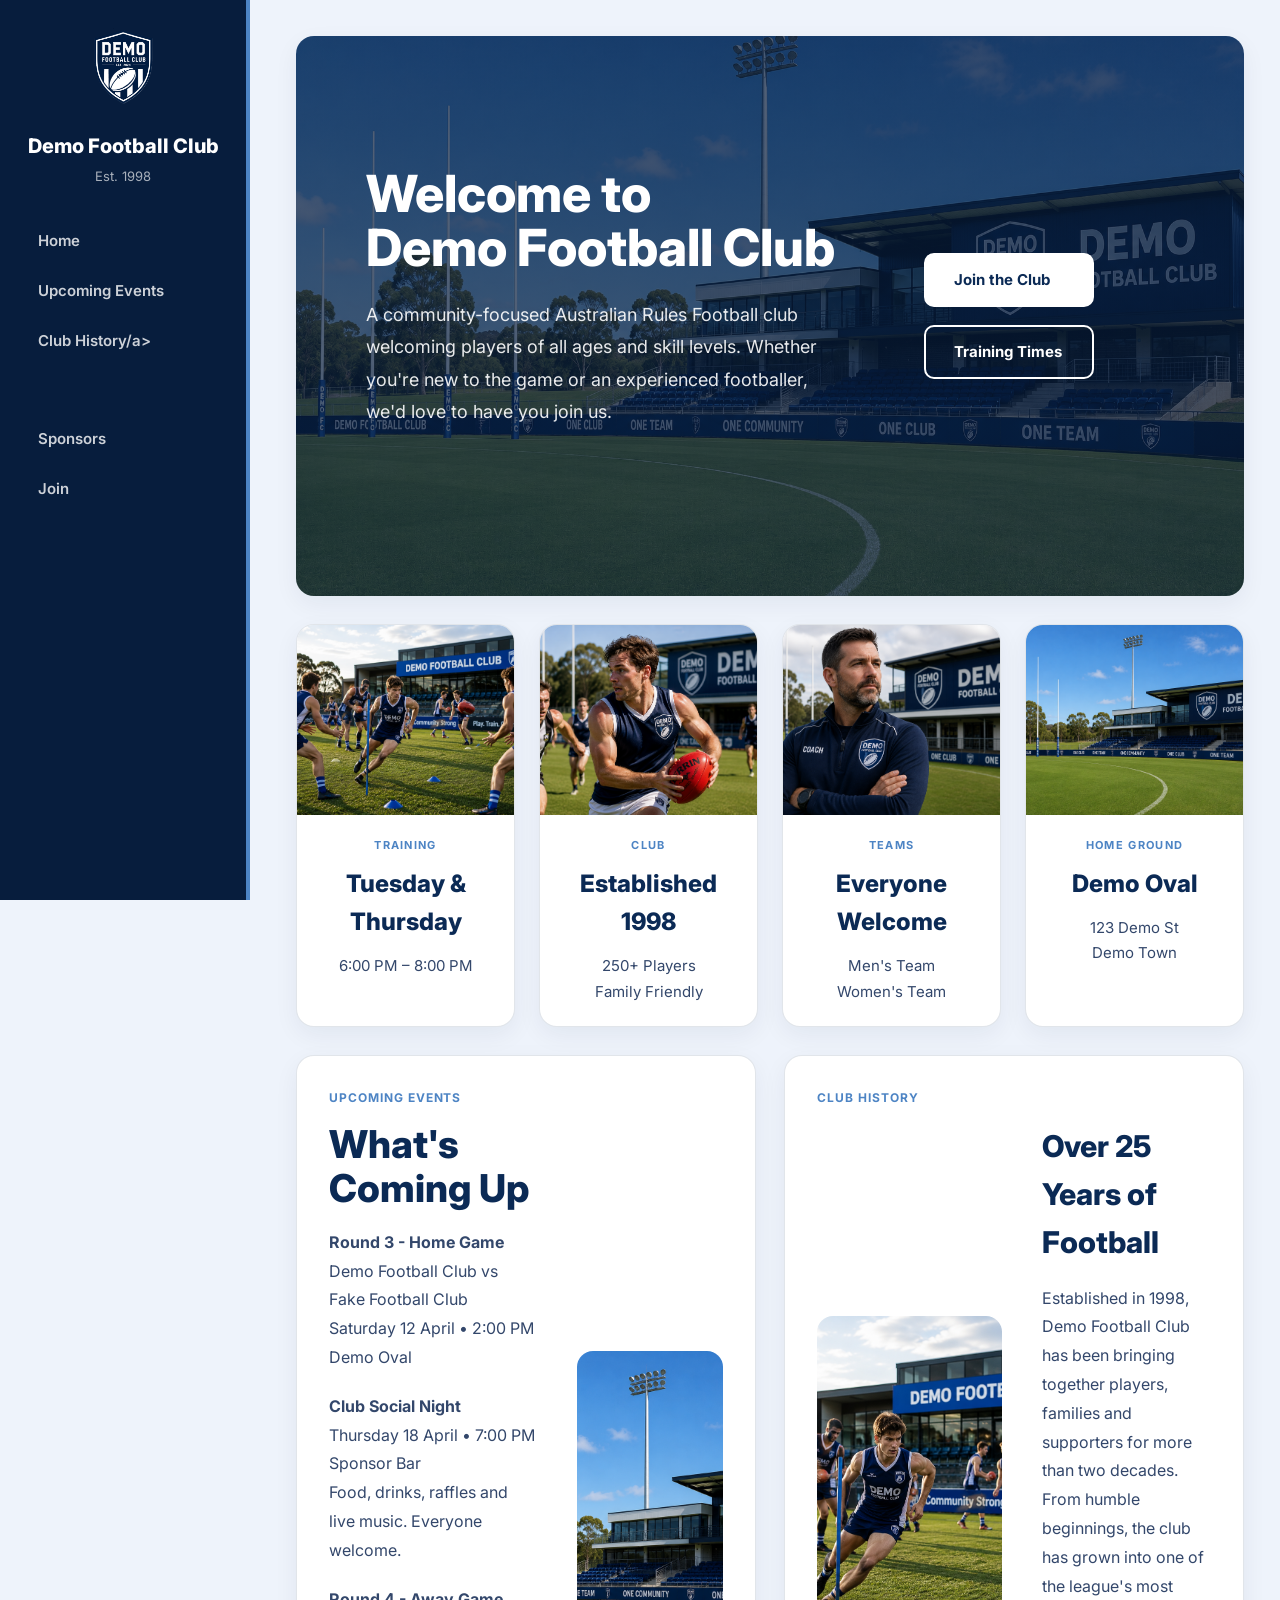
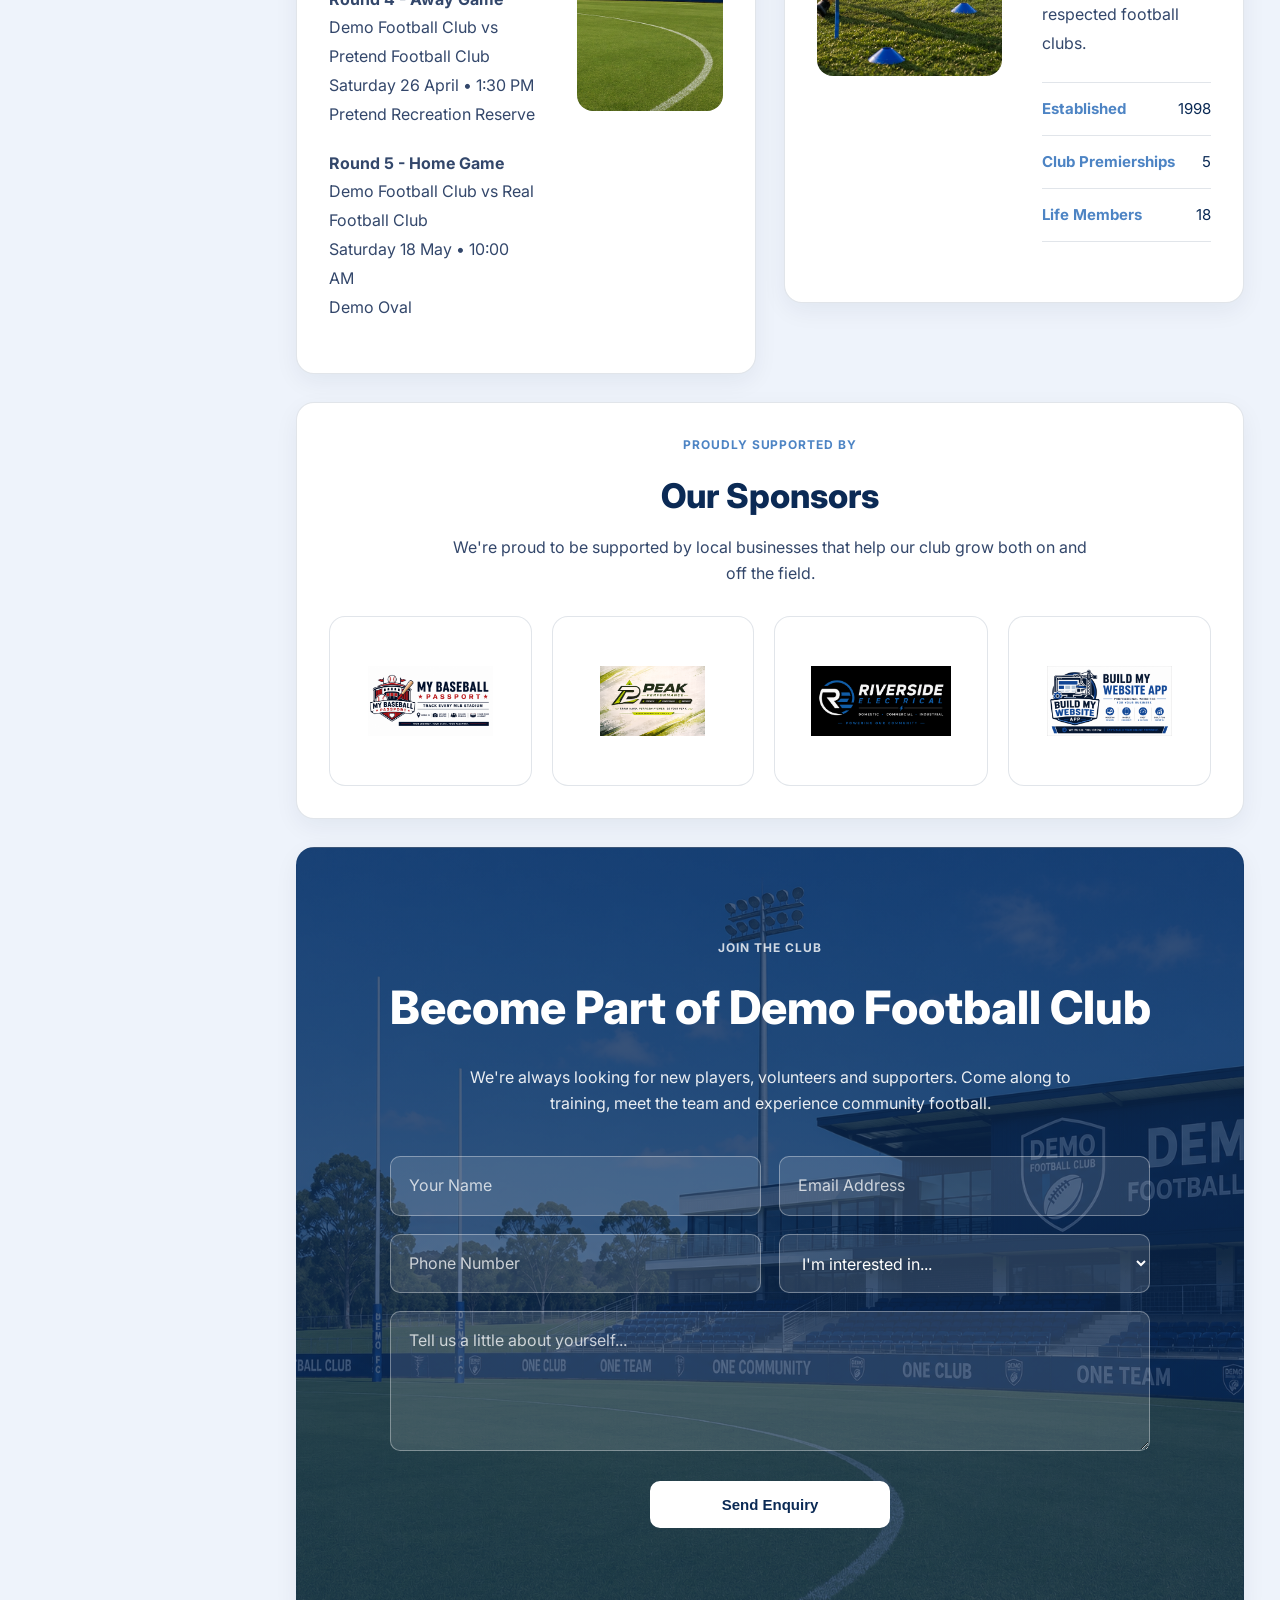
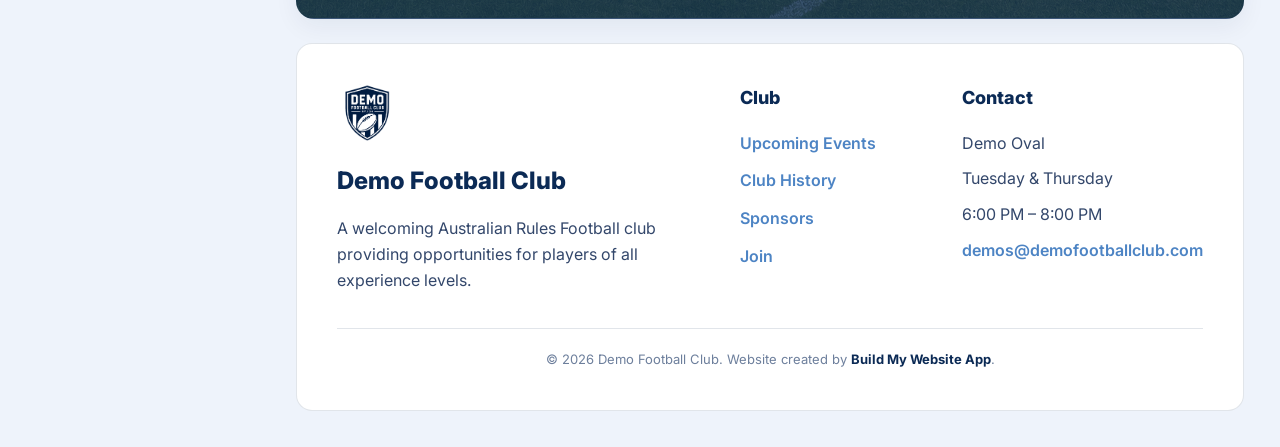
==== commit 622c27c4: "adding contact form" ====
--- a/business-demo/index.html
+++ b/business-demo/index.html
@@ -35,14 +35,12 @@
       <nav>
         <ul class="nav-links">
           <li><a href="#hero">Home</a></li>
-          <li><a href="#about">About</a></li>
-          <li><a href="#training">Training</a></li>
+          <li><a href="#about">Upcoming Events</a></li>
+          <li><a href="#training">Club History/a></li>
           <li><a href="#sponsors">Sponsors</a></li>
           <li><a href="#join">Join</a></li>
         </ul>
       </nav>
-
-      <a href="#join" class="join-button">Join Now</a>
     </aside>
 
     <main class="dashboard">
@@ -132,6 +130,11 @@
               Demo Football Club vs Pretend Football Club<br>
               Saturday 26 April • 1:30 PM<br>
               Pretend Recreation Reserve</p>
+
+              <p><strong>Round 5 - Home Game</strong><br>
+              Demo Football Club vs Real Football Club<br>
+              Saturday 18 May • 10:00 AM<br>
+              Demo Oval</p>
             </div>
 
             <div class="about-image">
@@ -195,10 +198,26 @@
             <h2>Become Part of Demo Football Club</h2>
             <p>We're always looking for new players, volunteers and supporters. Come along to training, meet the team and experience community football.</p>
 
-            <div class="hero-buttons">
-              <a href="mailto:demos@demofootballclub.com" class="primary-button">Join Now</a>
-              <a href="#training" class="secondary-button">Training Details</a>
-            </div>
+            <form class="join-form">
+              <div class="join-form-row">
+                <input type="text" placeholder="Your Name">
+                <input type="email" placeholder="Email Address">
+              </div>
+
+              <div class="join-form-row">
+                <input type="tel" placeholder="Phone Number">
+                <select>
+                  <option>I'm interested in...</option>
+                  <option>Playing</option>
+                  <option>Volunteering</option>
+                  <option>Sponsorship</option>
+                  <option>General Enquiry</option>
+                </select>
+              </div>
+
+              <textarea placeholder="Tell us a little about yourself..."></textarea>
+              <button type="submit" class="primary-button">Send Enquiry</button>
+            </form>
           </div>
         </section>
 
@@ -217,8 +236,8 @@
             <h3>Club</h3>
 
             <ul class="footer-links">
-              <li><a href="#about">About</a></li>
-              <li><a href="#training">Training</a></li>
+              <li><a href="#about">Upcoming Events</a></li>
+              <li><a href="#training">Club History</a></li>
               <li><a href="#sponsors">Sponsors</a></li>
               <li><a href="#join">Join</a></li>
             </ul>
--- a/business-demo/css/styles.css
+++ b/business-demo/css/styles.css
@@ -105,6 +105,14 @@
     .join-overlay .primary-button:hover { background: var(--sky); border-color: var(--sky); color: var(--white); }
     .join-overlay .secondary-button { border-color: var(--white); color: var(--white); }
     .join-overlay .secondary-button:hover { background: var(--white); color: var(--navy); }
+    .join-form { max-width: 760px; margin: 40px auto 0; }
+    .join-form-row { display: grid; grid-template-columns: repeat(2,1fr); gap: 18px; margin-bottom: 18px; }
+    .join-form input, .join-form select, .join-form textarea { width: 100%; padding: 16px 18px; border: 1px solid rgba(255,255,255,.35); border-radius: 10px; background: rgba(255,255,255,.12); color: var(--white); font: inherit; }
+    .join-form input::placeholder, .join-form textarea::placeholder { color: rgba(255,255,255,.75); }
+    .join-form select { color: var(--white); }
+    .join-form option { color: var(--navy); }
+    .join-form textarea { min-height: 140px; resize: vertical; margin-bottom: 22px; }
+    .join-form .primary-button { width: 100%; max-width: 240px; }
 
     @media (max-width: 560px) {
       .join-card { grid-column: span 1; }
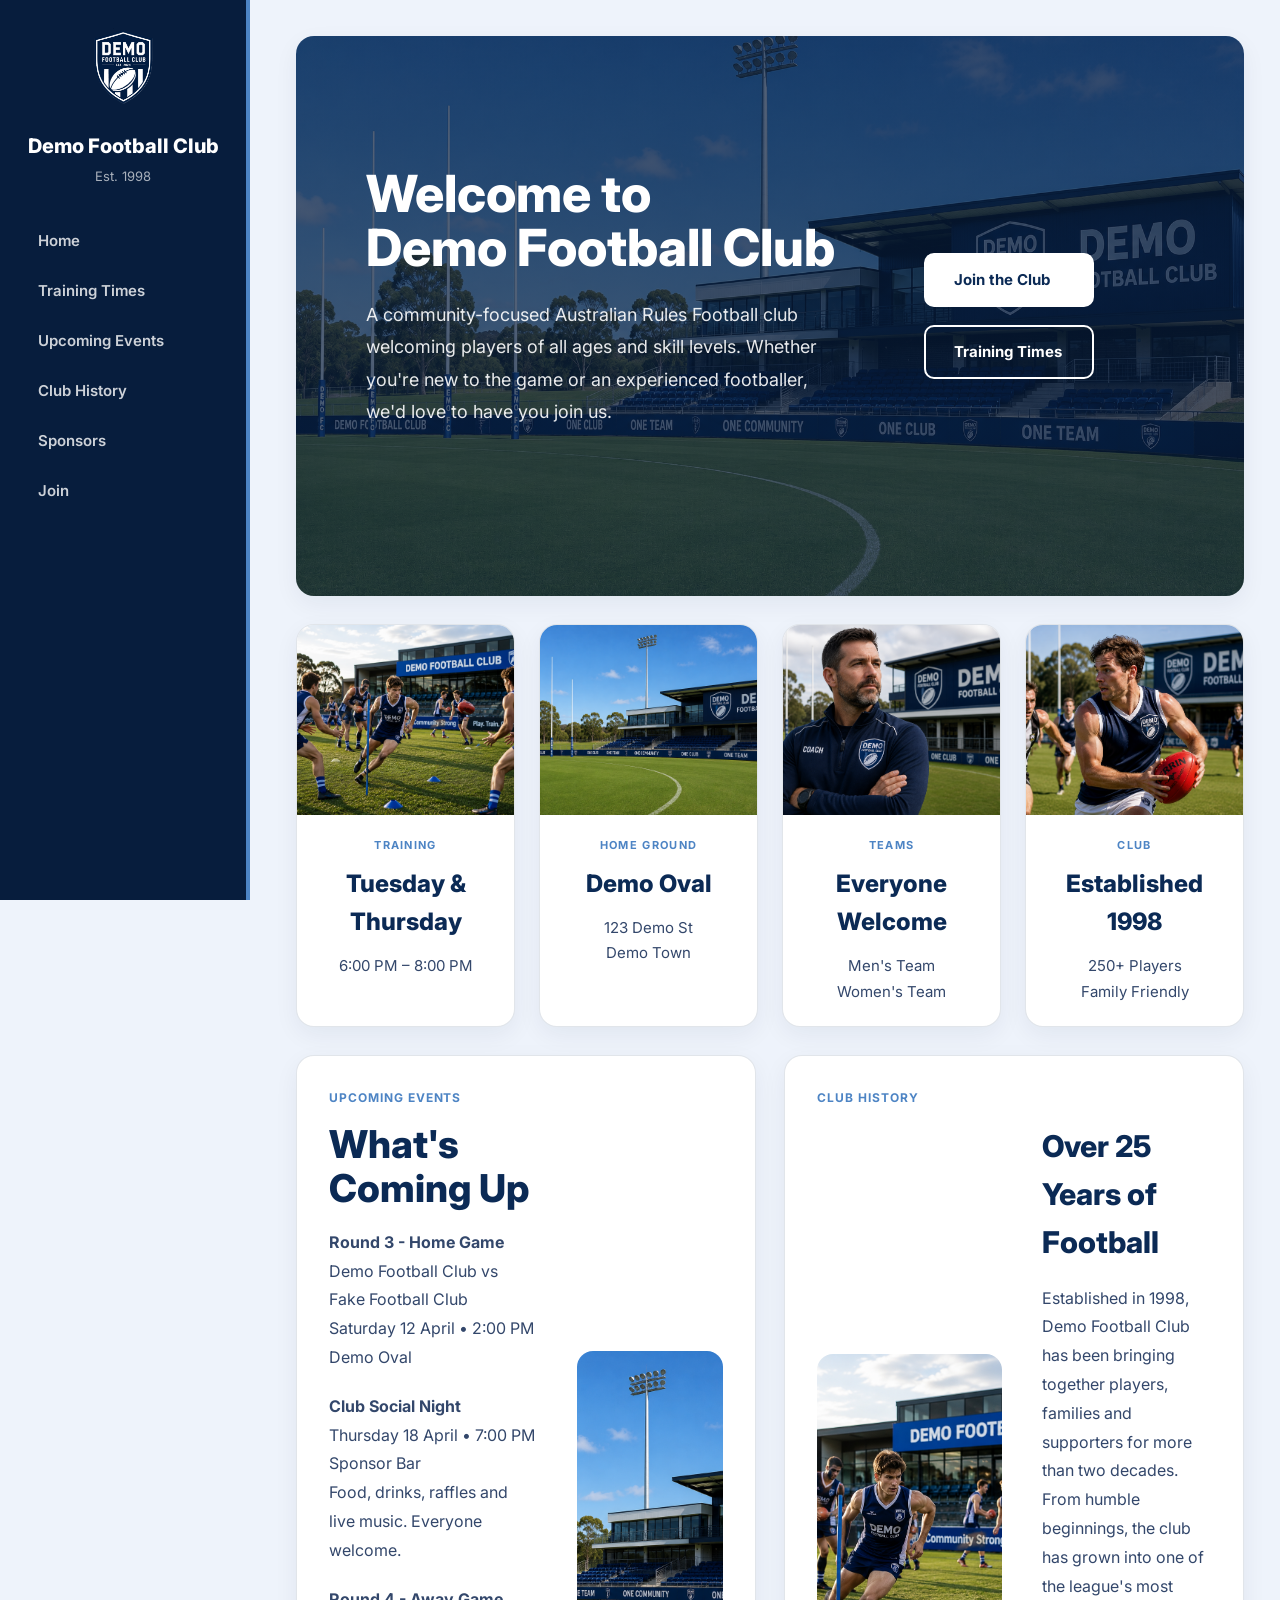
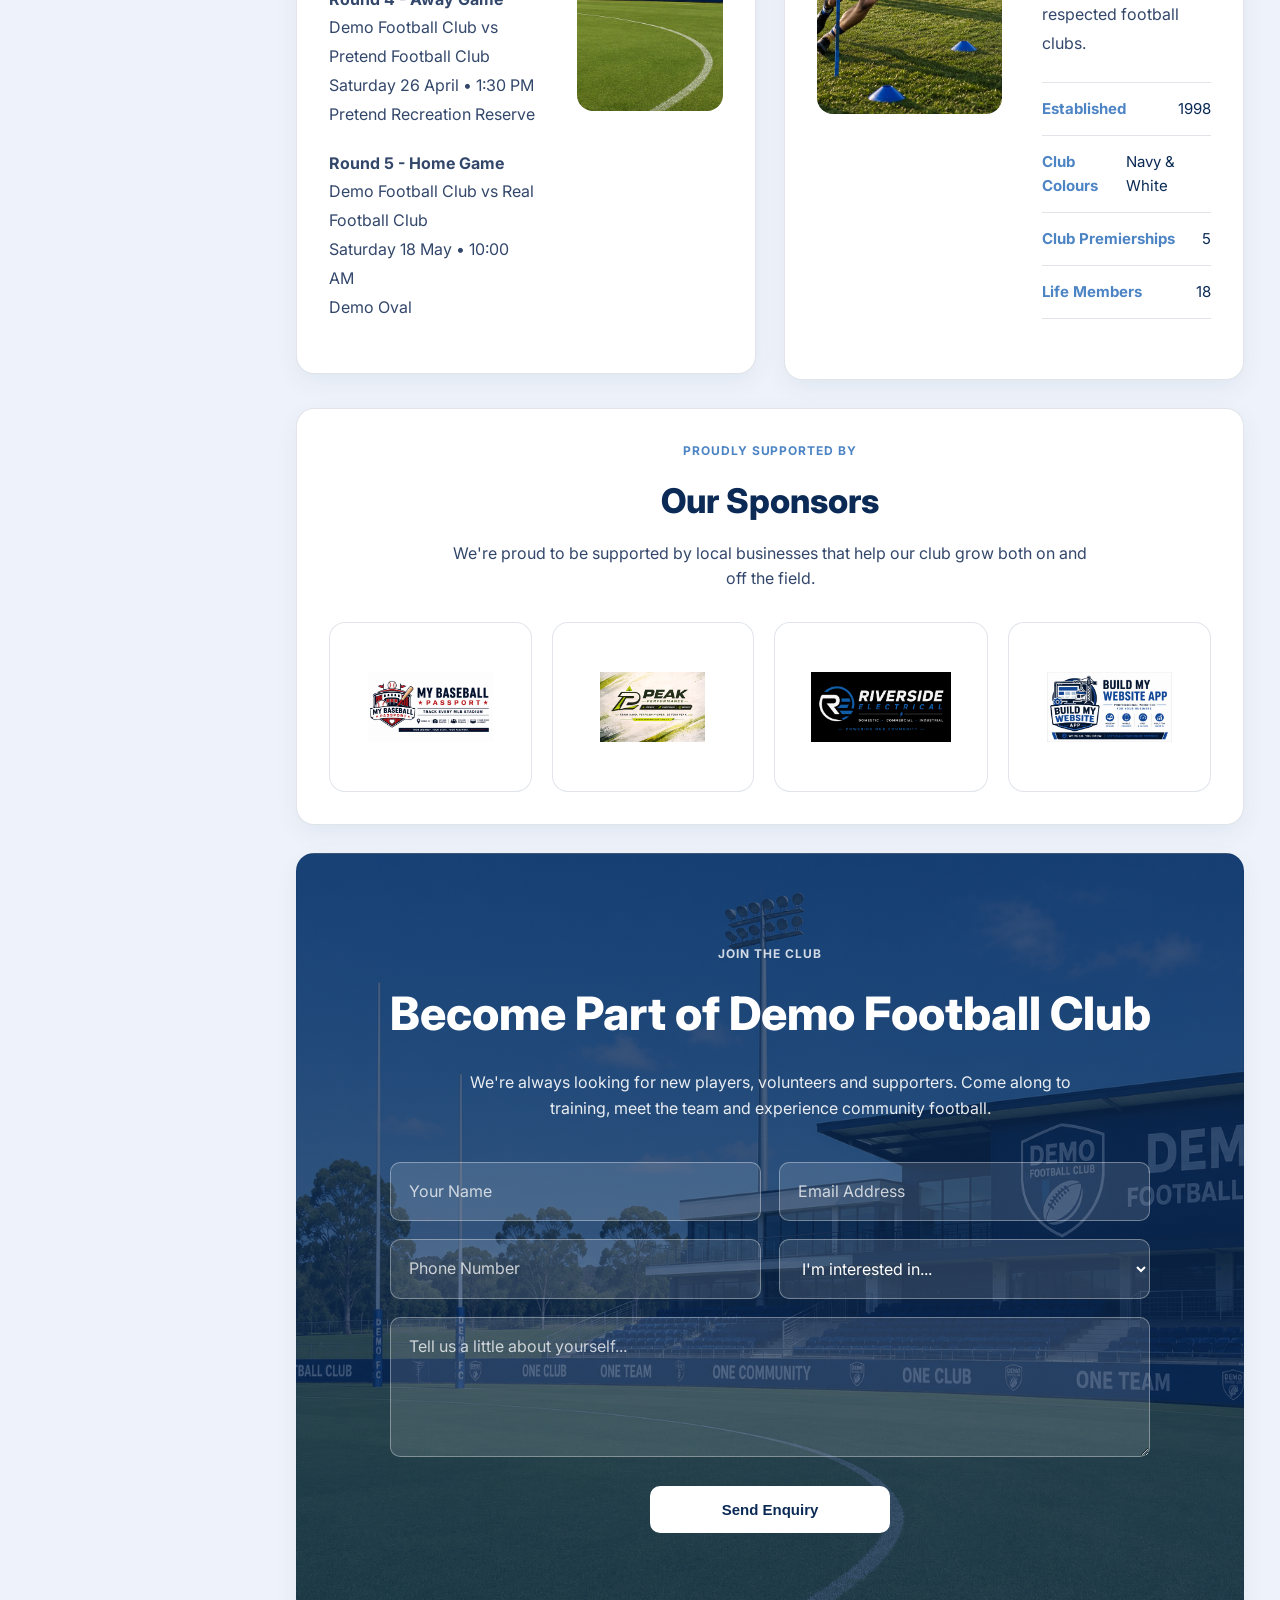
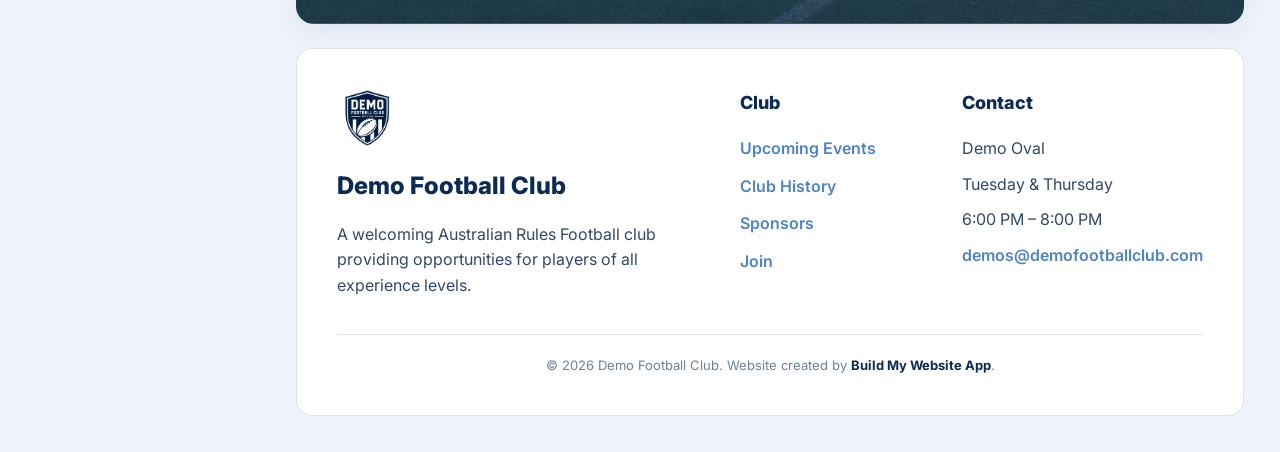
==== commit 7b6e0cb1: "fixing links to training" ====
--- a/business-demo/index.html
+++ b/business-demo/index.html
@@ -35,10 +35,11 @@
       <nav>
         <ul class="nav-links">
           <li><a href="#hero">Home</a></li>
+          <li><a href="#training-times">Training Times</a></li>
           <li><a href="#about">Upcoming Events</a></li>
-          <li><a href="#training">Club History/a></li>
+          <li><a href="#training">Club History</a></li>
           <li><a href="#sponsors">Sponsors</a></li>
-          <li><a href="#join">Join</a></li>
+            <li><a href="#join">Join</a></li>
         </ul>
       </nav>
     </aside>
@@ -63,14 +64,14 @@
             <div class="hero-right">
               <div class="hero-buttons">
                 <a href="#join" class="primary-button">Join the Club</a>
-                <a href="#training" class="secondary-button">Training Times</a>
+                <a href="#training-times" class="secondary-button">Training Times</a>
               </div>
             </div>
           </div>
         </section>
 
         <section class="quick-links">
-          <div class="card quick-link-card">
+          <div id="training-times" class="card quick-link-card">
             <img src="assets/training.jpg" alt="Training">
             <div class="quick-link-content">
               <span class="quick-label">TRAINING</span>
@@ -80,29 +81,29 @@
           </div>
 
           <div class="card quick-link-card">
+            <img src="assets/ground.jpg" alt="Game Day">
+            <div class="quick-link-content">
+              <span class="quick-label">HOME GROUND</span>
+              <h3>Demo Oval</h3>
+              <p>123 Demo St<br>Demo Town</p>
+            </div>
+          </div>
+
+          <div class="card quick-link-card">
+            <img src="assets/coach.jpg" alt="Teams">
+            <div class="quick-link-content">
+              <span class="quick-label">TEAMS</span>
+              <h3>Everyone Welcome</h3>
+              <p>Men's Team<br>Women's Team</p>
+            </div>
+          </div>
+
+          <div class="card quick-link-card">
             <img src="assets/hero.jpg" alt="Club">
             <div class="quick-link-content">
               <span class="quick-label">CLUB</span>
               <h3>Established 1998</h3>
               <p>250+ Players<br>Family Friendly</p>
-            </div>
-          </div>
-
-          <div class="card quick-link-card">
-            <img src="assets/coach.jpg" alt="Teams">
-            <div class="quick-link-content">
-              <span class="quick-label">TEAMS</span>
-              <h3>Everyone Welcome</h3>
-              <p>Men's Team<br>Women's Team</p>
-            </div>
-          </div>
-
-          <div class="card quick-link-card">
-            <img src="assets/ground.jpg" alt="Game Day">
-            <div class="quick-link-content">
-              <span class="quick-label">HOME GROUND</span>
-              <h3>Demo Oval</h3>
-              <p>123 Demo St<br>Demo Town</p>
             </div>
           </div>
         </section>
@@ -161,6 +162,7 @@
 
               <ul class="detail-list">
                 <li><span>Established</span>1998</li>
+                <li><span>Club Colours</span>Navy &amp; White</li>
                 <li><span>Club Premierships</span>5</li>
                 <li><span>Life Members</span>18</li>
               </ul>
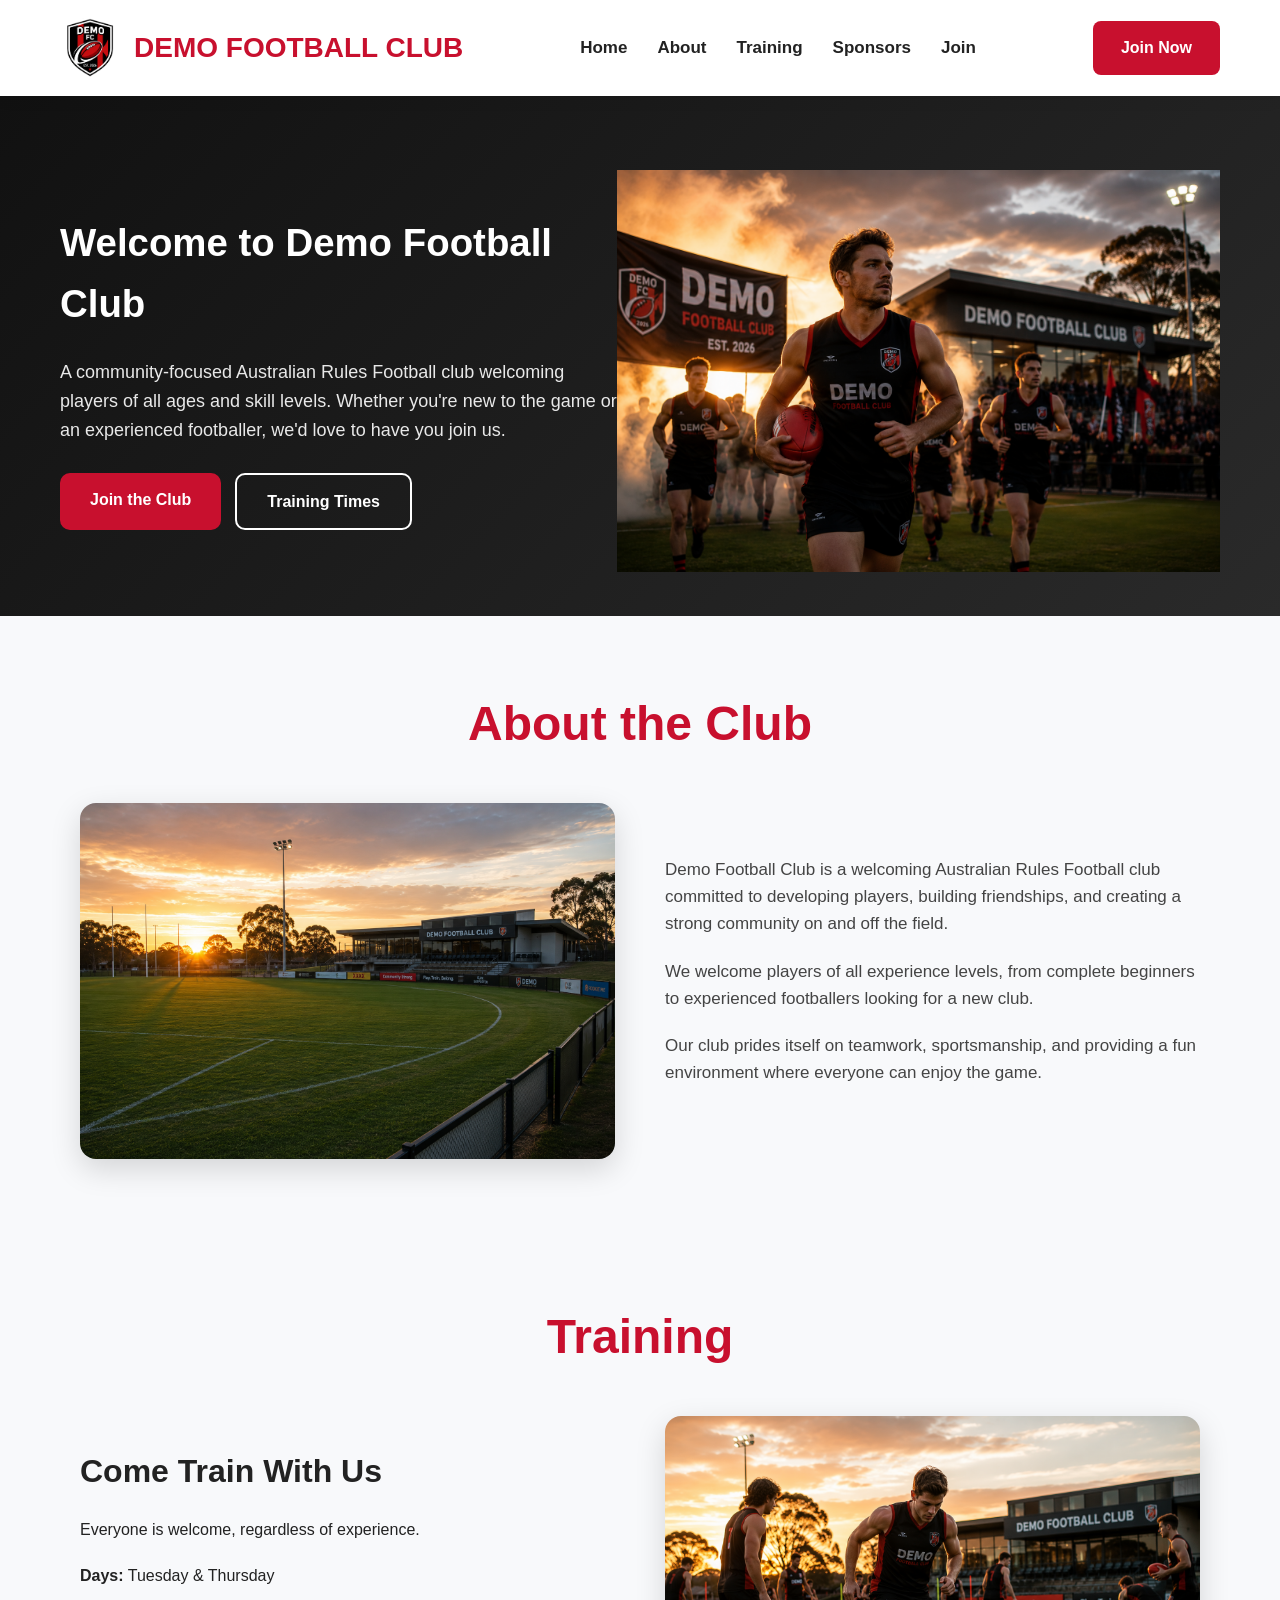
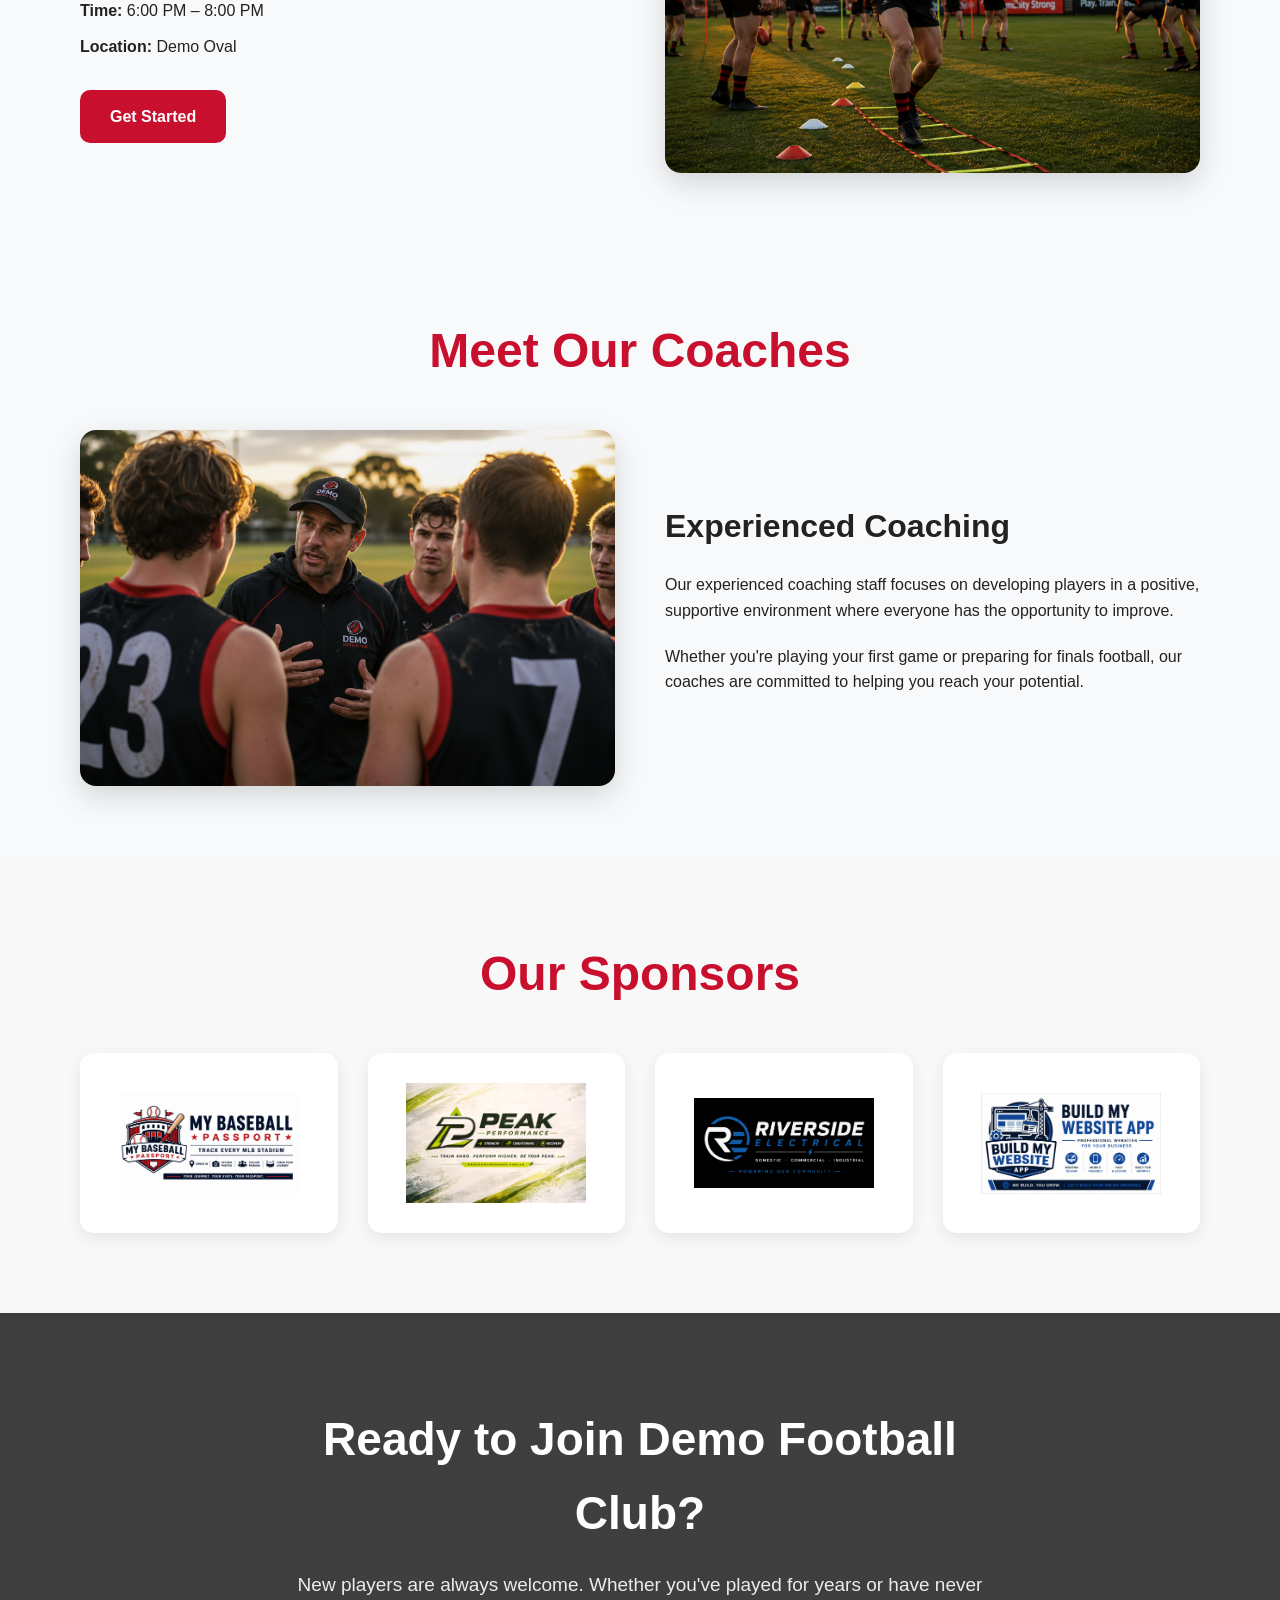
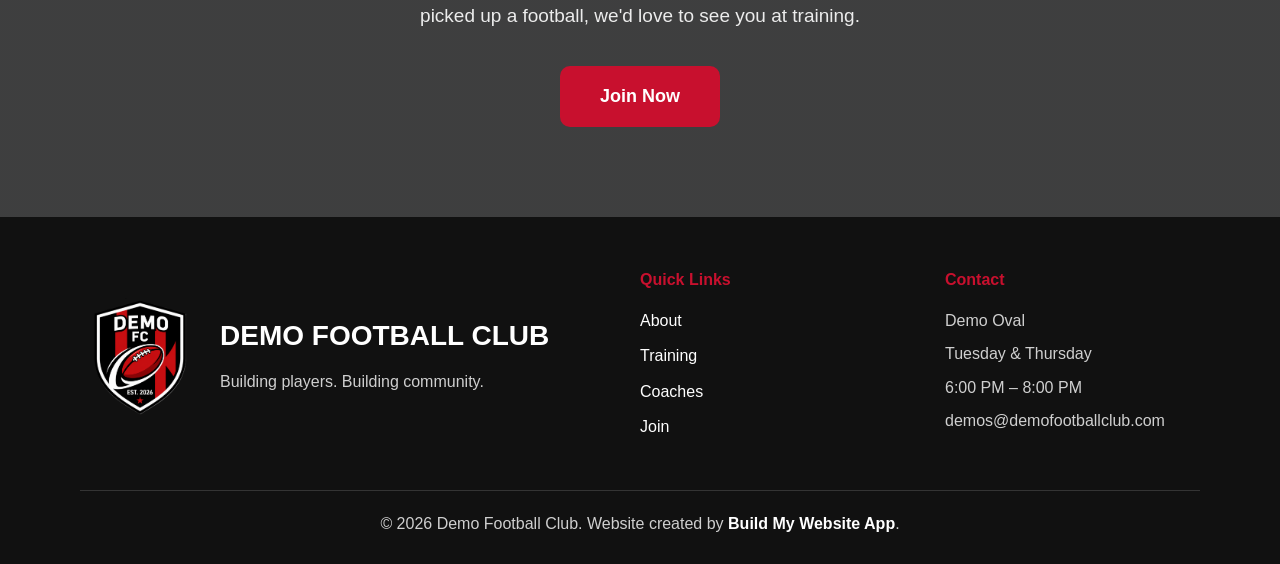
==== commit b84a22cb: "switch the starter and the business demos around" ====
--- a/business-demo/index.html
+++ b/business-demo/index.html
@@ -4,267 +4,213 @@
 <head>
   <meta charset="UTF-8">
   <meta name="viewport" content="width=device-width, initial-scale=1.0">
-  <title>Demo Football Club | Club Dashboard</title>
+  <title>Demo Football Club | Australian Rules Football Club</title>
   <meta name="description" content="Demo Football Club is a welcoming Australian Rules Football club for players of all experience levels. Join us for training every Tuesday and Thursday.">
   <meta name="keywords" content="Australian Rules Football, AFL, Football Club, Demo Football Club, Community Sport">
-  <meta name="theme-color" content="#0b2a55">
-
+  <meta name="theme-color" content="#c8102e">
+    
   <link rel="icon" type="image/png" href="favicon.png">
   <link rel="apple-touch-icon" href="favicon.png">
-
-  <link rel="preconnect" href="https://fonts.googleapis.com">
-  <link rel="preconnect" href="https://fonts.gstatic.com" crossorigin>
-  <link href="https://fonts.googleapis.com/css2?family=Inter:wght@400;500;600;700;800&display=swap" rel="stylesheet">
-
   <link rel="stylesheet" href="css/styles.css">
 </head>
 
 <body>
 
-  <div class="app-shell">
-
-    <aside class="sidebar">
-      <div class="sidebar-logo">
+  <header>
+    <nav>
+
+      <div class="logo">
         <a href="#hero">
           <img src="assets/logo.png" alt="Demo Football Club Logo">
+          <span>DEMO FOOTBALL CLUB</span>
         </a>
-        <h2>Demo Football Club</h2>
-        <p>Est. 1998</p>
-      </div>
-
-      <nav>
-        <ul class="nav-links">
-          <li><a href="#hero">Home</a></li>
-          <li><a href="#training-times">Training Times</a></li>
-          <li><a href="#about">Upcoming Events</a></li>
-          <li><a href="#training">Club History</a></li>
-          <li><a href="#sponsors">Sponsors</a></li>
-            <li><a href="#join">Join</a></li>
+      </div>
+
+      <ul class="nav-links">
+        <li><a href="#hero">Home</a></li>
+        <li><a href="#about">About</a></li>
+        <li><a href="#training">Training</a></li>
+        <li><a href="#sponsors">Sponsors</a></li>
+        <li><a href="#join">Join</a></li>
+      </ul>
+
+      <a href="#join" class="join-button">Join Now</a>
+
+    </nav>
+  </header>
+
+  <main>
+
+    <section id="hero">
+      <div class="hero-content">
+        <h1>Welcome to Demo Football Club</h1>
+
+        <p>
+          A community-focused Australian Rules Football club welcoming players of all ages and skill levels. Whether you're new to the game or an experienced footballer, we'd love to have you join us.
+        </p>
+
+        <div class="hero-buttons">
+          <a href="#join" class="primary-button">Join the Club</a>
+          <a href="#training" class="secondary-button">Training Times</a>
+        </div>
+      </div>
+
+      <div class="hero-image">
+        <img src="assets/hero.jpg" alt="Demo Football Club players">
+      </div>
+    </section>
+
+    <section id="about">
+      <div class="section-heading">
+        <h2>About the Club</h2>
+      </div>
+
+      <div class="about-content">
+        <div class="about-image">
+          <img src="assets/ground.jpg" alt="Demo Football Club Ground">
+        </div>
+
+        <div class="about-text">
+          <p>
+            Demo Football Club is a welcoming Australian Rules Football club committed to developing players, building friendships, and creating a strong community on and off the field.
+          </p>
+
+          <p>
+            We welcome players of all experience levels, from complete beginners to experienced footballers looking for a new club.
+          </p>
+
+          <p>
+            Our club prides itself on teamwork, sportsmanship, and providing a fun environment where everyone can enjoy the game.
+          </p>
+        </div>
+      </div>
+    </section>
+
+    <section id="training">
+      <div class="section-heading">
+        <h2>Training</h2>
+      </div>
+
+      <div class="training-content">
+        <div class="training-text">
+          <h3>Come Train With Us</h3>
+
+          <p>Everyone is welcome, regardless of experience.</p>
+
+          <ul>
+            <li><strong>Days:</strong> Tuesday & Thursday</li>
+            <li><strong>Time:</strong> 6:00 PM – 8:00 PM</li>
+            <li><strong>Location:</strong> Demo Oval</li>
+          </ul>
+
+          <a href="#join" class="primary-button">Get Started</a>
+        </div>
+
+        <div class="training-image">
+          <img src="assets/training.jpg" alt="Training at Demo Football Club">
+        </div>
+      </div>
+    </section>
+
+    <section id="coach">
+      <div class="section-heading">
+        <h2>Meet Our Coaches</h2>
+      </div>
+
+      <div class="training-content">
+      <div class="training-image">
+        <img src="assets/coach.jpg" alt="Demo Football Club Coach">
+      </div>
+
+      <div class="training-text">
+        <h3>Experienced Coaching</h3>
+          <p>
+            Our experienced coaching staff focuses on developing players in a positive, supportive environment where everyone has the opportunity to improve.
+          </p>
+
+          <p>
+            Whether you're playing your first game or preparing for finals football, our coaches are committed to helping you reach your potential.
+          </p>
+        </div>
+      </div>
+    </section>
+
+    <section id="sponsors">
+      <div class="section-heading">
+        <h2>Our Sponsors</h2>
+      </div>
+
+      <div class="sponsors-grid">
+        <div class="sponsor-card">
+          <img src="assets/sponsor1.png" alt="Sponsor 1">
+        </div>
+
+        <div class="sponsor-card">
+          <img src="assets/sponsor2.png" alt="Sponsor 2">
+        </div>
+
+        <div class="sponsor-card">
+          <img src="assets/sponsor3.png" alt="Sponsor 3">
+        </div>
+
+        <div class="sponsor-card">
+          <img src="assets/sponsor4.png" alt="Sponsor 4">
+        </div>
+      </div>
+    </section>
+
+    <section id="join">
+      <div class="join-content">
+        <h2>Ready to Join Demo Football Club?</h2>
+        <p>
+          New players are always welcome. Whether you've played for years or have never picked up a football, we'd love to see you at training.
+        </p>
+        <a href="mailto:demos@demofootballclub.com" class="primary-button">Join Now</a>
+      </div>
+    </section>
+
+  </main>
+
+  <footer>
+    <div class="footer-content">
+
+      <div class="footer-brand">
+        <img src="assets/logo.png" alt="Demo Football Club Logo" class="footer-logo">
+
+        <div>
+          <h3>DEMO FOOTBALL CLUB</h3>
+          <p>Building players. Building community.</p>
+        </div>
+      </div>
+
+      <div class="footer-links">
+        <h4>Quick Links</h4>
+
+        <ul>
+          <li><a href="#about">About</a></li>
+          <li><a href="#training">Training</a></li>
+          <li><a href="#coach">Coaches</a></li>
+          <li><a href="#join">Join</a></li>
         </ul>
-      </nav>
-    </aside>
-
-    <main class="dashboard">
-
-      <div class="grid">
-
-        <section id="hero" class="card hero-card">
-          <div class="hero-content">
-            <div class="hero-left">
-              <h1>
-                Welcome to<br>
-                Demo Football Club
-              </h1>
-
-              <p class="hero-copy">
-                A community-focused Australian Rules Football club welcoming players of all ages and skill levels. Whether you're new to the game or an experienced footballer, we'd love to have you join us.
-              </p>
-            </div>
-
-            <div class="hero-right">
-              <div class="hero-buttons">
-                <a href="#join" class="primary-button">Join the Club</a>
-                <a href="#training-times" class="secondary-button">Training Times</a>
-              </div>
-            </div>
-          </div>
-        </section>
-
-        <section class="quick-links">
-          <div id="training-times" class="card quick-link-card">
-            <img src="assets/training.jpg" alt="Training">
-            <div class="quick-link-content">
-              <span class="quick-label">TRAINING</span>
-              <h3>Tuesday & Thursday</h3>
-              <p>6:00 PM – 8:00 PM</p>
-            </div>
-          </div>
-
-          <div class="card quick-link-card">
-            <img src="assets/ground.jpg" alt="Game Day">
-            <div class="quick-link-content">
-              <span class="quick-label">HOME GROUND</span>
-              <h3>Demo Oval</h3>
-              <p>123 Demo St<br>Demo Town</p>
-            </div>
-          </div>
-
-          <div class="card quick-link-card">
-            <img src="assets/coach.jpg" alt="Teams">
-            <div class="quick-link-content">
-              <span class="quick-label">TEAMS</span>
-              <h3>Everyone Welcome</h3>
-              <p>Men's Team<br>Women's Team</p>
-            </div>
-          </div>
-
-          <div class="card quick-link-card">
-            <img src="assets/hero.jpg" alt="Club">
-            <div class="quick-link-content">
-              <span class="quick-label">CLUB</span>
-              <h3>Established 1998</h3>
-              <p>250+ Players<br>Family Friendly</p>
-            </div>
-          </div>
-        </section>
-
-        <section id="about" class="card about-card">
-          <span class="card-label">Upcoming Events</span>
-
-          <div class="about-layout">
-
-            <div class="about-text">
-
-              <h2>What's Coming Up</h2>
-
-              <p><strong>Round 3 - Home Game</strong><br>
-              Demo Football Club vs Fake Football Club<br>
-              Saturday 12 April • 2:00 PM<br>
-              Demo Oval</p>
-
-              <p><strong>Club Social Night</strong><br>
-              Thursday 18 April • 7:00 PM<br>
-              Sponsor Bar<br>
-              Food, drinks, raffles and live music. Everyone welcome.</p>
-
-              <p><strong>Round 4 - Away Game</strong><br>
-              Demo Football Club vs Pretend Football Club<br>
-              Saturday 26 April • 1:30 PM<br>
-              Pretend Recreation Reserve</p>
-
-              <p><strong>Round 5 - Home Game</strong><br>
-              Demo Football Club vs Real Football Club<br>
-              Saturday 18 May • 10:00 AM<br>
-              Demo Oval</p>
-            </div>
-
-            <div class="about-image">
-              <img src="assets/ground.jpg" alt="Upcoming Events" class="card-image">
-            </div>
-
-          </div>
-        </section>
-
-        <section id="training" class="card training-card">
-          <span class="card-label">Club History</span>
-
-          <div class="training-layout">
-
-            <div class="training-image">
-              <img src="assets/training.jpg" alt="Demo Football Club History" class="card-image">
-            </div>
-
-            <div class="training-info">
-
-              <h2>Over 25 Years of Football</h2>
-
-              <p>Established in 1998, Demo Football Club has been bringing together players, families and supporters for more than two decades. From humble beginnings, the club has grown into one of the league's most respected football clubs.</p>
-
-              <ul class="detail-list">
-                <li><span>Established</span>1998</li>
-                <li><span>Club Colours</span>Navy &amp; White</li>
-                <li><span>Club Premierships</span>5</li>
-                <li><span>Life Members</span>18</li>
-              </ul>
-            </div>
-          </div>
-        </section>
-
-        <section id="sponsors" class="card sponsors-card">
-          <span class="card-label">Proudly Supported By</span>
-          <h2>Our Sponsors</h2>
-          <p>We're proud to be supported by local businesses that help our club grow both on and off the field.</p>
-
-          <div class="sponsors-grid">
-            <div class="sponsor-tile">
-              <img src="assets/sponsor1.png" alt="Sponsor 1">
-            </div>
-
-            <div class="sponsor-tile">
-              <img src="assets/sponsor2.png" alt="Sponsor 2">
-            </div>
-
-            <div class="sponsor-tile">
-              <img src="assets/sponsor3.png" alt="Sponsor 3">
-            </div>
-
-            <div class="sponsor-tile">
-              <img src="assets/sponsor4.png" alt="Sponsor 4">
-            </div>
-          </div>
-        </section>
-
-        <section id="join" class="card join-card">
-          <div class="join-overlay">
-            <span class="card-label">Join the Club</span>
-            <h2>Become Part of Demo Football Club</h2>
-            <p>We're always looking for new players, volunteers and supporters. Come along to training, meet the team and experience community football.</p>
-
-            <form class="join-form">
-              <div class="join-form-row">
-                <input type="text" placeholder="Your Name">
-                <input type="email" placeholder="Email Address">
-              </div>
-
-              <div class="join-form-row">
-                <input type="tel" placeholder="Phone Number">
-                <select>
-                  <option>I'm interested in...</option>
-                  <option>Playing</option>
-                  <option>Volunteering</option>
-                  <option>Sponsorship</option>
-                  <option>General Enquiry</option>
-                </select>
-              </div>
-
-              <textarea placeholder="Tell us a little about yourself..."></textarea>
-              <button type="submit" class="primary-button">Send Enquiry</button>
-            </form>
-          </div>
-        </section>
-
-      </div>
-
-      <footer>
-        <div class="footer-bar">
-          <div class="footer-brand">
-            <img src="assets/logo.png" alt="Demo Football Club Logo">
-            <span>Demo Football Club</span>
-
-            <p>A welcoming Australian Rules Football club providing opportunities for players of all experience levels.</p>
-          </div>
-
-          <div class="footer-column">
-            <h3>Club</h3>
-
-            <ul class="footer-links">
-              <li><a href="#about">Upcoming Events</a></li>
-              <li><a href="#training">Club History</a></li>
-              <li><a href="#sponsors">Sponsors</a></li>
-              <li><a href="#join">Join</a></li>
-            </ul>
-          </div>
-
-          <div class="footer-column">
-            <h3>Contact</h3>
-
-            <p>Demo Oval</p>
-            <p>Tuesday &amp; Thursday</p>
-            <p>6:00 PM &ndash; 8:00 PM</p>
-            <p><a href="mailto:demos@demofootballclub.com">demos@demofootballclub.com</a></p>
-          </div>
-        </div>
-
-        <div class="footer-bottom">
-          <p>&copy; 2026 Demo Football Club. Website created by <a href="https://buildmywebsiteapp.com">Build My Website App</a>.</p>
-        </div>
-      </footer>
-
-    </main>
-
-  </div>
+      </div>
+
+      <div class="footer-contact">
+        <h4>Contact</h4>
+
+        <p>Demo Oval</p>
+        <p>Tuesday & Thursday</p>
+        <p>6:00 PM – 8:00 PM</p>
+        <p>demos@demofootballclub.com</p>
+      </div>
+
+    </div>
+
+    <div class="footer-bottom">
+      <p>&copy; 2026 Demo Football Club. Website created by <a href="https://buildmywebsiteapp.com">Build My Website App</a>.</p>
+    </div>
+  </footer>
 
   <script src="js/script.js"></script>
 
 </body>
-</html>
+</html>
--- a/business-demo/css/styles.css
+++ b/business-demo/css/styles.css
@@ -1,216 +1,131 @@
-/* Variables */
-    :root { --navy: #0b2a55; --navy-deep: #071d3d; --white: #ffffff; --ice: #eef3fb; --line: rgba(11,42,85,0.12); --sky: #4d84c4; }
-
 /* Reset */
     * { margin: 0; padding: 0; box-sizing: border-box; }
 
 /* About */
-    .about-card { grid-column: span 2; }
-    .about-layout { display: grid; grid-template-columns: 1.35fr .95fr; gap: 40px; align-items: center; }
-    .about-text h2 { font-size: clamp(30px,3vw,40px); line-height: 1.15; margin-bottom: 18px; max-width: 520px; }
-    .about-text p { color: #33476b; margin-bottom: 20px; font-size: 16px; line-height: 1.8; max-width: 620px; }
-    .about-image .card-image { margin: 0; height: 100%; min-height: 360px; object-fit: cover; }
+    .about-content { display: grid; grid-template-columns: 1fr 1fr; gap: 50px; align-items: center; }
+    .about-text p { font-size: 17px; color: #444; margin-bottom: 20px; }
 
-    @media (max-width: 560px) {
-      .about-card { grid-column: span 1; }
-      .about-layout { grid-template-columns: 1fr; }
-      .about-text h2 { font-size: 28px; }
+    @media (max-width: 768px) {
+      #about { padding: 50px 20px; }
+      .about-content { grid-template-columns: 1fr; }
     }
 
 /* Body */
-    html, body { height: 100%; }
-    body { font-family: "Inter", Arial, sans-serif; background: var(--ice); color: var(--navy); line-height: 1.6; }
+    body { font-family: Arial, Helvetica, sans-serif; background: #f8f9fb; color: #222; line-height: 1.6; }
     img { display: block; max-width: 100%; height: auto; }
-    a { text-decoration: none; color: inherit; }
+    a { text-decoration: none; }
     ul { list-style: none; }
-    h1, h2, h3 { font-weight: 800; color: var(--navy); }
-
-/* Buttons */
-    .primary-button, .secondary-button { display: inline-block; padding: 13px 28px; border-radius: 10px; font-weight: 700; font-size: 15px; transition: 0.25s; }
-    .primary-button { background: var(--navy); color: var(--white); border: 2px solid var(--navy); }
-    .primary-button:hover { background: var(--sky); border-color: var(--sky); }
-    .secondary-button { border: 2px solid var(--navy); color: var(--navy); }
-    .secondary-button:hover { background: var(--navy); color: var(--white); }
+    section { padding: 70px 80px; }   
 
 /* Footer */
-    footer { margin-top: 24px; background: var(--white); border: 1px solid var(--line); border-radius: 16px; padding: 40px; }
-    .footer-bar { display: grid; grid-template-columns: 2fr 1fr 1fr; gap: 40px; }
-    .footer-brand img { height: 60px; margin-bottom: 18px; }
-    .footer-brand span { display: block; font-size: 24px; font-weight: 800; margin-bottom: 16px; }
-    .footer-brand p { color: #33476b; max-width: 320px; }
-    .footer-column h3 { font-size: 18px; margin-bottom: 18px; }
-    .footer-links { display: flex; flex-direction: column; gap: 12px; }
-    .footer-links a { font-weight: 600; transition: .2s; }
-    .footer-links a:hover { color: var(--sky); }
-    .footer-column p { color: #33476b; margin-bottom: 10px; }
-    .footer-column a { color: var(--sky); font-weight: 600; }
-    .footer-bottom { border-top: 1px solid var(--line); margin-top: 35px; padding-top: 20px; text-align: center; font-size: 13px; color: #6d7f9c; }
-    .footer-bottom a { color: var(--navy); font-weight: 700; }
+    footer { padding: 50px 80px 20px; background: #111; color: white; }
+    footer a { color: white; text-decoration: none; }
+    footer h3 { font-size: 28px; margin-bottom: 10px; }
+    footer h4 { margin-bottom: 15px; color: #c8102e; }
+    footer p { color: rgba(255,255,255,0.8); margin-bottom: 8px; }
+    footer ul { list-style: none; }
+    footer li { margin-bottom: 10px; }
+    .footer-content { display: grid; grid-template-columns: 2fr 1fr 1fr; gap: 50px; max-width: 1300px; margin: 0 auto; }
+    .footer-brand { display: flex; align-items: center; gap: 20px; }
+    .footer-logo { width: 120px; }
+    .footer-bottom { border-top: 1px solid rgba(255,255,255,.15); margin-top: 40px; padding-top: 20px; text-align: center; }
+    .footer-bottom a { color: white; font-weight: 700; transition: .2s; }
+    .footer-bottom a:hover { color: #c8102e; }
 
-    @media (max-width: 700px) {
-      .footer-bar { grid-template-columns: 1fr; text-align: center; }
-      .footer-brand p { margin: 0 auto; }
+    @media (max-width:768px) {
+      footer { padding: 40px 20px 20px; }
+      .footer-content { grid-template-columns: 1fr; gap: 35px; text-align: center; }
+      .footer-brand { flex-direction: column; }
+      .footer-logo { width: 90px; }
+    } 
+    
+/* Hero */
+    #hero { display: grid; grid-template-columns: 48% 52%; align-items: center; min-height: 520px; padding: 50px 60px 20px; background: linear-gradient(135deg,#111 0%,#2a2a2a 100%); overflow: hidden; }
+    .hero-content h1 { font-size: clamp(34px,3vw,52px); font-weight: 800; color: white; margin-bottom: 24px; }
+    .hero-content p { font-size: 18px; color: rgba(255,255,255,0.9); margin-bottom: 28px; max-width: 620px; }
+    .hero-buttons { display: flex; gap: 14px; }
+    .hero-image { display: flex; justify-content: center; }
+    .hero-image img { width: 100%; max-width: 700px; }
+    .primary-button { display: inline-block; padding: 14px 30px; border-radius: 10px; background: #c8102e; color: white; font-weight: 700; transition: 0.3s; }
+    .primary-button:hover { transform: translateY(-3px); }
+    .secondary-button { display: inline-block; padding: 14px 30px; border-radius: 10px; border: 2px solid white; color: white; font-weight: 700; transition: 0.3s; }
+    .secondary-button:hover { background: rgba(255,255,255,0.1); }
+
+    @media (max-width: 768px) {
+      #hero { grid-template-columns: 1fr; padding: 40px 20px; text-align: center; gap: 30px; }
+      .hero-content p { max-width: 100%; }
+      .hero-buttons { flex-direction: column; }
+      .primary-button, .secondary-button { width: 100%; text-align: center; }
+      .hero-image { order: -1; }
+    }  
+    
+/* Images */
+    .about-image img, .training-image img, .coach-image img { width: 100%; border-radius: 16px; box-shadow: 0 10px 30px rgba(0,0,0,.15); display: block; }    
+
+/* Join */
+    #join { padding: 90px 80px; background: linear-gradient(rgba(0,0,0,.75),rgba(0,0,0,.75)), url("assets/ground.jpg") center/cover; }
+    .join-content { max-width: 700px; margin: 0 auto; text-align: center; }
+    .join-content h2 { font-size: 46px; color: white; margin-bottom: 20px; }
+    .join-content p { font-size: 19px; color: rgba(255,255,255,.9); margin-bottom: 35px; }
+    .join-content .primary-button { font-size: 18px; padding: 16px 40px; }
+
+    @media (max-width: 768px) {
+      #join { padding: 60px 20px; }
+      .join-content h2 { font-size: 34px; }
+      .join-content p { font-size: 18px; }
+      .join-content .primary-button { width: 100%; }
+    }    
+
+/* Navigation */
+    nav { display: flex; justify-content: space-between; align-items: center; padding: 18px 60px; background: white; box-shadow: 0 2px 15px rgba(0,0,0,0.08); position: sticky; top: 0; z-index: 1000; }
+    .logo { display: flex; align-items: center; }
+    .logo a { display: flex; align-items: center; text-decoration: none; gap: 14px; }
+    .logo img { height: 60px; width: auto; }
+    .logo span { color: #c8102e; font-size: 28px; font-weight: 800; }
+    .nav-links { display: flex; align-items: center; gap: 30px; }
+    .nav-links a { color: #222; font-size: 17px; font-weight: 600; transition: 0.3s; }
+    .nav-links a:hover { color: #c8102e; }
+    .join-button { background: #c8102e; color: white; padding: 14px 28px; border-radius: 8px; font-weight: 700; transition: 0.3s; }
+    .join-button:hover { background: #a20d25; transform: translateY(-2px); }
+
+    @media (max-width: 768px) {
+      nav { padding: 15px 20px; flex-direction: column; gap: 15px; }
+      .logo img { height: 50px; }
+      .logo span { font-size: 22px; text-align: center; }
+      .nav-links { flex-wrap: wrap; justify-content: center; gap: 16px; }
+      .join-button { width: 100%; text-align: center; }
     }
 
-/* Grid */
-    .app-shell { display: flex; min-height: 100vh; }
-    .dashboard { flex: 1; max-width: 1600px; width: 100%; margin-left: 260px; margin-right: auto; padding: 36px; }
-    .grid { display: grid; grid-template-columns: repeat(4, minmax(0,1fr)); grid-auto-rows: min-content; gap: 28px; align-items: start; }
-    .card { background: var(--white); border: 1px solid var(--line); border-radius: 18px; padding: 32px; box-shadow: 0 8px 24px rgba(7,29,61,.06); transition: transform .25s, box-shadow .25s, border-color .25s; }
-    .card:hover { transform: translateY(-6px); border-color: rgba(77,132,196,.35); box-shadow: 0 20px 48px rgba(7,29,61,.12); }
-    .card-label { display: block; text-transform: uppercase; letter-spacing: 0.08em; font-size: 12px; font-weight: 700; color: var(--sky); margin-bottom: 14px; }
-        .card-image { display: block; width: 100%; height: 100%; min-height: 340px; margin: 0; border-radius: 16px; object-fit: cover; }
+/* Sections */
+    .section-heading { text-align: center; margin-bottom: 40px; }
+    .section-heading h2 { font-size: 48px; color: #c8102e; font-weight: 800; }
 
-    @media (max-width: 1100px) {
-      .grid { grid-template-columns: repeat(2, 1fr); }
+    @media (max-width: 768px) {
+      .section-heading h2 { font-size: 36px; }
     }
 
-    @media (max-width: 900px) {
-      .app-shell { flex-direction: column; }
-      .dashboard { margin-left: 0; padding: 24px; }
+/* Sponsors */
+    #sponsors { padding: 80px; background: #f8f8f8; }
+    .sponsors-grid { display: grid; grid-template-columns: repeat(4, 1fr); gap: 30px; max-width: 1200px; margin: 0 auto; }
+    .sponsor-card { background: white; border-radius: 14px; padding: 30px; display: flex; align-items: center; justify-content: center; box-shadow: 0 5px 15px rgba(0,0,0,.08); transition: .25s; }
+    .sponsor-card:hover { transform: translateY(-5px); box-shadow: 0 10px 25px rgba(0,0,0,.12); }
+    .sponsor-card img { width: 100%; max-width: 180px; height: auto; object-fit: contain; }
+
+    @media (max-width: 768px) {
+        #sponsors { padding: 60px 20px; }
+        .sponsors-grid { grid-template-columns: repeat(2, 1fr); gap: 20px; }
+        .sponsor-card { padding: 20px; }
+    }    
+
+/* Training */
+    .training-content { display: grid; grid-template-columns: 1fr 1fr; gap: 50px; align-items: center; }
+    .training-text h3 { font-size: 32px; margin-bottom: 20px; color: #222; }
+    .training-text p { margin-bottom: 20px; }
+    .training-text ul { margin-bottom: 30px; }
+    .training-text li { margin-bottom: 10px; }
+
+    @media (max-width: 768px) {
+      #training { padding: 50px 20px; }
+      .training-content { grid-template-columns: 1fr; }
     }
 
-    @media (max-width: 560px) {
-      .grid { grid-template-columns: 1fr; }
-      .card { padding: 24px; }
-    }
-
-/* Hero */
-    .hero-card { grid-column: span 4; display: flex; align-items: center; justify-content: flex-start; min-height: 560px; padding: 70px; border: 0; overflow: hidden; background: linear-gradient(rgba(7,29,61,.70),rgba(7,29,61,.70)), url("../assets/ground.jpg") center/cover no-repeat; }
-    .hero-card .eyebrow { color: rgba(255,255,255,.75); text-transform: uppercase; letter-spacing: .14em; font-size: 13px; margin-bottom: 18px; white-space: nowrap; }
-    .hero-card h1 { max-width: none; width: fit-content; color: var(--white); font-size: clamp(38px,4vw,56px); line-height: 1.05; margin-bottom: 24px; white-space: nowrap; }
-    .hero-content { display: grid; grid-template-columns: 1fr auto; align-items: center; gap: 80px; width: 100%; }
-    .hero-left { max-width: 760px; }
-    .hero-right { display: flex; justify-content: center; padding-right: 80px; }
-    .hero-copy { max-width: 560px; color: rgba(255,255,255,.9); font-size: 18px; line-height: 1.8; margin-bottom: 36px; }
-    .hero-buttons { display: flex; flex-direction: column; gap: 18px; width: 170px; }
-    .hero-card .primary-button { background: var(--white); color: var(--navy); border-color: var(--white); }
-    .hero-card .primary-button:hover { background: var(--sky); border-color: var(--sky); color: var(--white); }
-    .hero-card .secondary-button { border-color: var(--white); color: var(--white); }
-    .hero-card .secondary-button:hover { background: var(--white); color: var(--navy); }
-
-    @media (max-width: 560px) {
-      .hero-card { grid-column: span 1; padding: 40px 24px; min-height: auto; }
-      .hero-card h1 { font-size: 36px; }
-      .hero-copy { font-size: 16px; }
-    }
-
-/* Join */
-    .join-card { grid-column: span 4; padding: 0; overflow: hidden; background: linear-gradient(rgba(11,42,85,.75),rgba(11,42,85,.75)), url("../assets/ground.jpg") center/cover no-repeat; }
-    .join-overlay { padding: 90px 40px; text-align: center; }
-    .join-overlay .card-label { color: rgba(255,255,255,.8); }
-    .join-overlay h2 { color: var(--white); font-size: clamp(32px,4vw,46px); margin-bottom: 20px; }
-    .join-overlay p { max-width: 650px; margin: 0 auto 35px; color: rgba(255,255,255,.9); }
-    .join-overlay .primary-button { background: var(--white); color: var(--navy); border-color: var(--white); }
-    .join-overlay .primary-button:hover { background: var(--sky); border-color: var(--sky); color: var(--white); }
-    .join-overlay .secondary-button { border-color: var(--white); color: var(--white); }
-    .join-overlay .secondary-button:hover { background: var(--white); color: var(--navy); }
-    .join-form { max-width: 760px; margin: 40px auto 0; }
-    .join-form-row { display: grid; grid-template-columns: repeat(2,1fr); gap: 18px; margin-bottom: 18px; }
-    .join-form input, .join-form select, .join-form textarea { width: 100%; padding: 16px 18px; border: 1px solid rgba(255,255,255,.35); border-radius: 10px; background: rgba(255,255,255,.12); color: var(--white); font: inherit; }
-    .join-form input::placeholder, .join-form textarea::placeholder { color: rgba(255,255,255,.75); }
-    .join-form select { color: var(--white); }
-    .join-form option { color: var(--navy); }
-    .join-form textarea { min-height: 140px; resize: vertical; margin-bottom: 22px; }
-    .join-form .primary-button { width: 100%; max-width: 240px; }
-
-    @media (max-width: 560px) {
-      .join-card { grid-column: span 1; }
-      .join-overlay { padding: 60px 24px; }
-    }
-
-/* Navigation */
-    .sidebar { width: 250px; position: fixed; top: 0; left: 0; height: 100vh; background: var(--navy-deep); color: var(--white); display: flex; flex-direction: column; padding: 28px 22px; border-right: 4px solid var(--sky); }
-    .sidebar-logo { text-align: center; margin-bottom: 26px; }
-    .sidebar-logo a { display: inline-block; margin-bottom: 14px; }
-    .sidebar-logo img { width: 80px; height: auto; margin: 0 auto; }
-    .sidebar-logo h2 { color: var(--white); font-size: 20px; margin-bottom: 4px; }
-    .sidebar-logo p { color: rgba(255,255,255,.65); font-size: 13px; }
-    .nav-links { display: flex; flex-direction: column; gap: 4px; flex: 1; margin-top: 6px; }
-    .nav-links a { display: block; padding: 11px 16px; border-radius: 10px; font-weight: 600; font-size: 15px; color: rgba(255,255,255,.8); transition: .2s; }
-
-    @media (max-width: 900px) {
-      .sidebar { position: static; width: 100%; height: auto; flex-direction: row; align-items: center; padding: 16px 20px; border-right: none; }
-      .sidebar-logo { display: flex; align-items: center; gap: 16px; text-align: left; margin-bottom: 0; }
-      .sidebar-logo a { margin-bottom: 0; }
-      .sidebar-logo img { width: 60px; }
-      .nav-links { flex-direction: row; flex-wrap: wrap; flex: none; margin-left: 24px; margin-top: 0; }
-      .nav-links a:hover { transform: none; }
-      .sidebar .join-button { margin-top: 0; margin-left: auto; padding: 10px 20px; }
-    }
-
-    @media (max-width: 560px) {
-      .sidebar { flex-wrap: wrap; gap: 12px; }
-      .sidebar-logo { width: 100%; justify-content: center; text-align: center; }
-      .nav-links { margin-left: 0; }
-      .sidebar .join-button { margin-left: 0; width: 100%; }
-    }
-
-/* Quick Links */
-    .quick-links { grid-column: span 4; display: grid; grid-template-columns: repeat(4,minmax(0,1fr)); gap: 24px; }
-    .quick-link-card { display: flex; flex-direction: column; padding: 0; overflow: hidden; }
-    .quick-link-card img { width: 100%; height: 190px; object-fit: cover; display: block; }
-    .quick-link-content { padding: 22px; text-align: center; }
-    .quick-label { display: block; margin-bottom: 10px; color: var(--sky); font-size: 11px; font-weight: 700; letter-spacing: .12em; }
-    .quick-link-content h3 { margin-bottom: 12px; color: var(--navy); font-size: 24px; }
-    .quick-link-content p { color: #33476b; font-size: 15px; line-height: 1.7; }
-    .quick-link-card:hover { transform: translateY(-8px); border-color: var(--sky); box-shadow: 0 22px 50px rgba(7,29,61,.15); }
-    .quick-link-card:hover img { transform: scale(1.08); }
-    .quick-link-card:hover h3 { color: var(--sky); }
-    .quick-link-card img { transition: .35s; }
-
-    @media (max-width: 900px) {
-      .quick-links { grid-template-columns: repeat(2,1fr); }
-    }
-
-    @media (max-width: 560px) {
-      .quick-links { grid-template-columns: 1fr; }
-    }    
-
-/* Sponsors */
-    .sponsors-card { grid-column: span 4; text-align: center; }
-    .sponsors-card h2 { font-size: 34px; margin-bottom: 12px; }
-    .sponsors-card > p { max-width: 650px; margin: 0 auto 30px; color: #33476b; }
-    .sponsors-grid { display: grid; grid-template-columns: repeat(4,1fr); gap: 20px; }
-    .sponsor-tile { background: var(--white); border: 1px solid var(--line); border-radius: 16px; padding: 36px; display: flex; justify-content: center; align-items: center; min-height: 170px; transition: .25s; }
-    .sponsor-tile:hover { transform: translateY(-6px); border-color: var(--sky); box-shadow: 0 18px 40px rgba(7,29,61,.10); }
-    .sponsor-tile img { max-width: 150px; max-height: 70px; width: auto; height: auto; object-fit: contain; }
-
-    @media (max-width: 560px) {
-      .sponsors-card { grid-column: span 1; }
-      .sponsors-grid { grid-template-columns: repeat(2,1fr); }
-    }
-
-/* Stats */
-    .stats-grid { grid-column: span 1; display: grid; grid-template-columns: repeat(2, 1fr); grid-template-rows: repeat(2, 1fr); gap: 22px; }
-    .stat-card { text-align: center; display: flex; flex-direction: column; justify-content: center; min-height: 0; }
-    .stat-card h3 { font-size: 22px; margin-bottom: 6px; }
-    .stat-card p { color: #6d7f9c; font-size: 14px; }
-
-    @media (max-width: 1100px) {
-      .stats-grid { grid-column: span 2; grid-template-columns: repeat(4, 1fr); grid-template-rows: 1fr; }
-    }
-
-    @media (max-width: 700px) {
-      .stats-grid { grid-template-columns: repeat(2, 1fr); grid-template-rows: repeat(2, 1fr); }
-    }
-
-    @media (max-width: 560px) {
-      .stats-grid { grid-column: span 1; }
-    }
-
-/* Training */
-    .training-card { grid-column: span 2; }
-    .training-layout { display: grid; grid-template-columns: 1.1fr 1fr; gap: 40px; align-items: center; }
-    .training-image .card-image { margin: 0; height: 100%; min-height: 360px; object-fit: cover; }
-    .training-info h2 { font-size: 30px; margin-bottom: 18px; }
-    .training-info > p { color: #33476b; margin-bottom: 24px; line-height: 1.8; }
-    .detail-list { border-top: 1px solid var(--line); margin-bottom: 28px; }
-    .detail-list li { display: flex; justify-content: space-between; padding: 14px 0; border-bottom: 1px solid var(--line); font-size: 15px; }
-    .detail-list li span { color: var(--sky); font-weight: 700; }
-
-    @media (max-width: 560px) {
-      .training-card { grid-column: span 1; }
-      .training-layout { grid-template-columns: 1fr; }
-      .training-info h2 { font-size: 28px; }
-    }
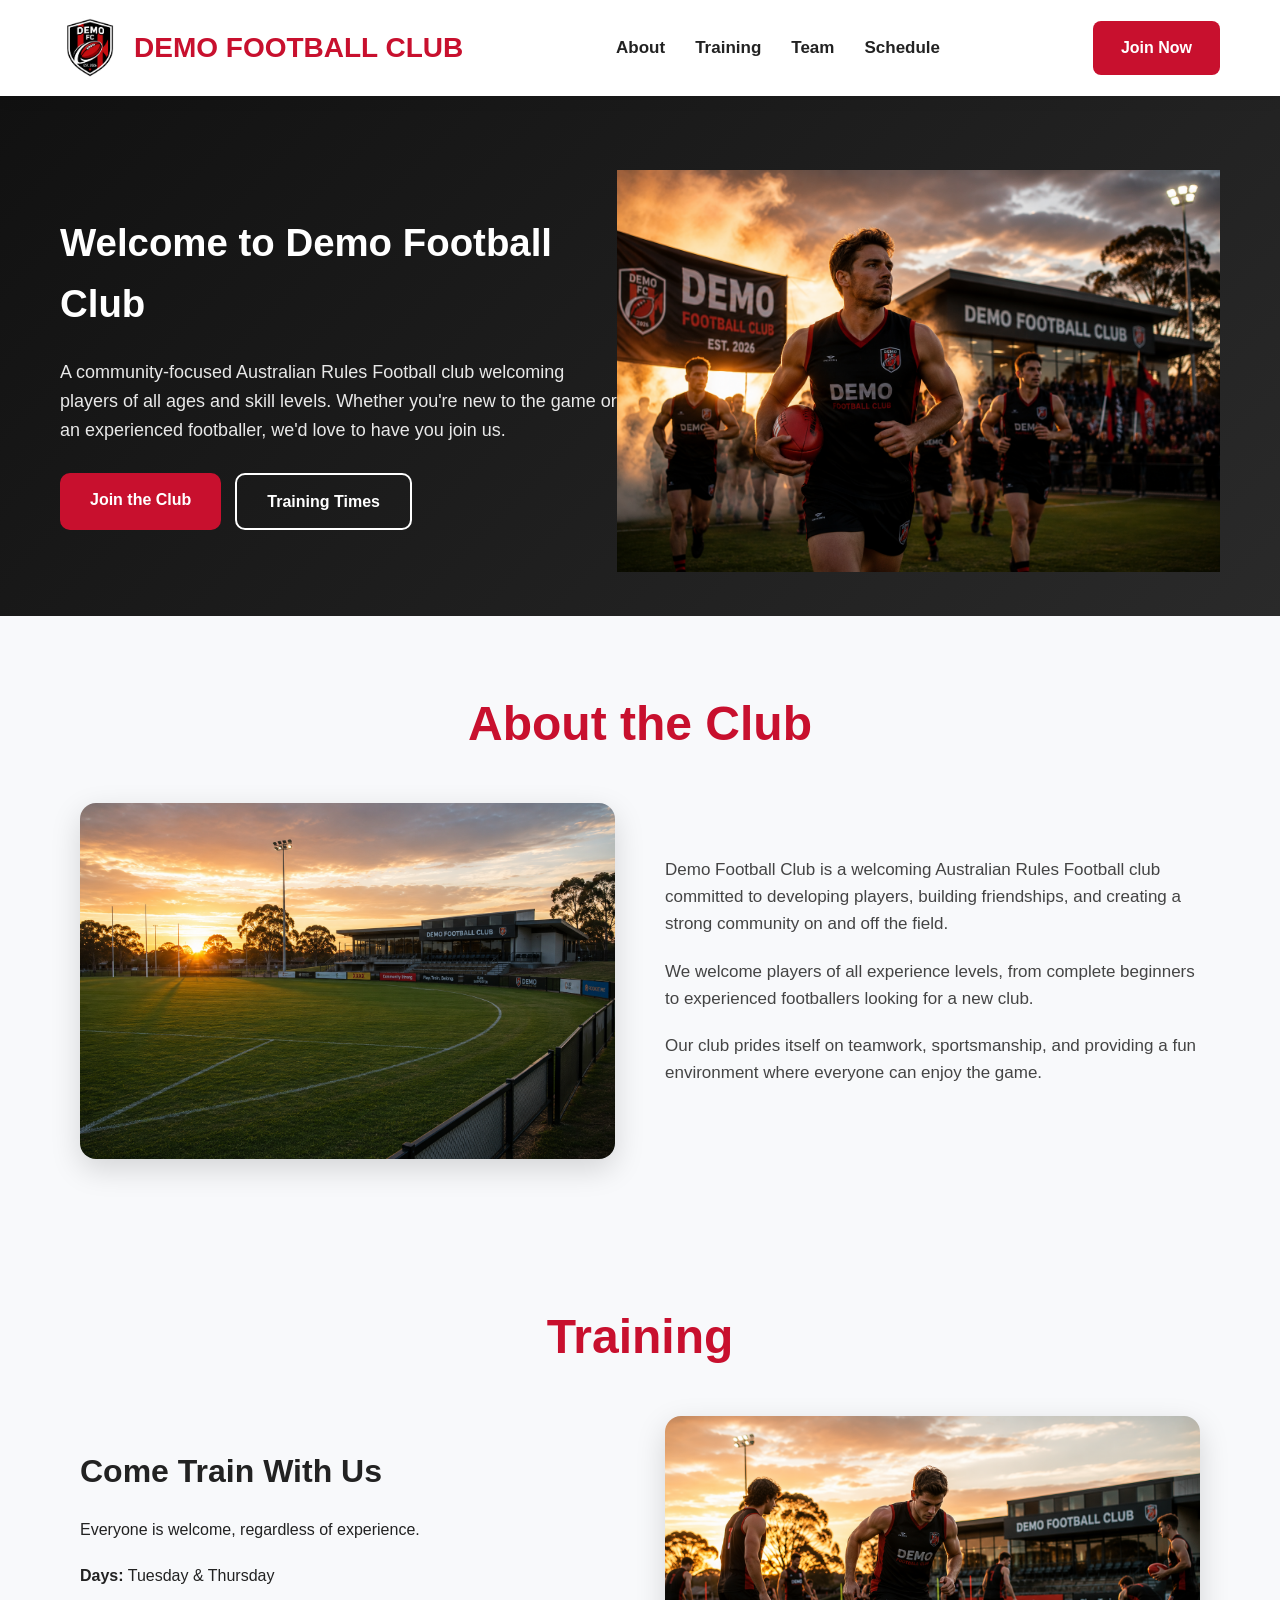
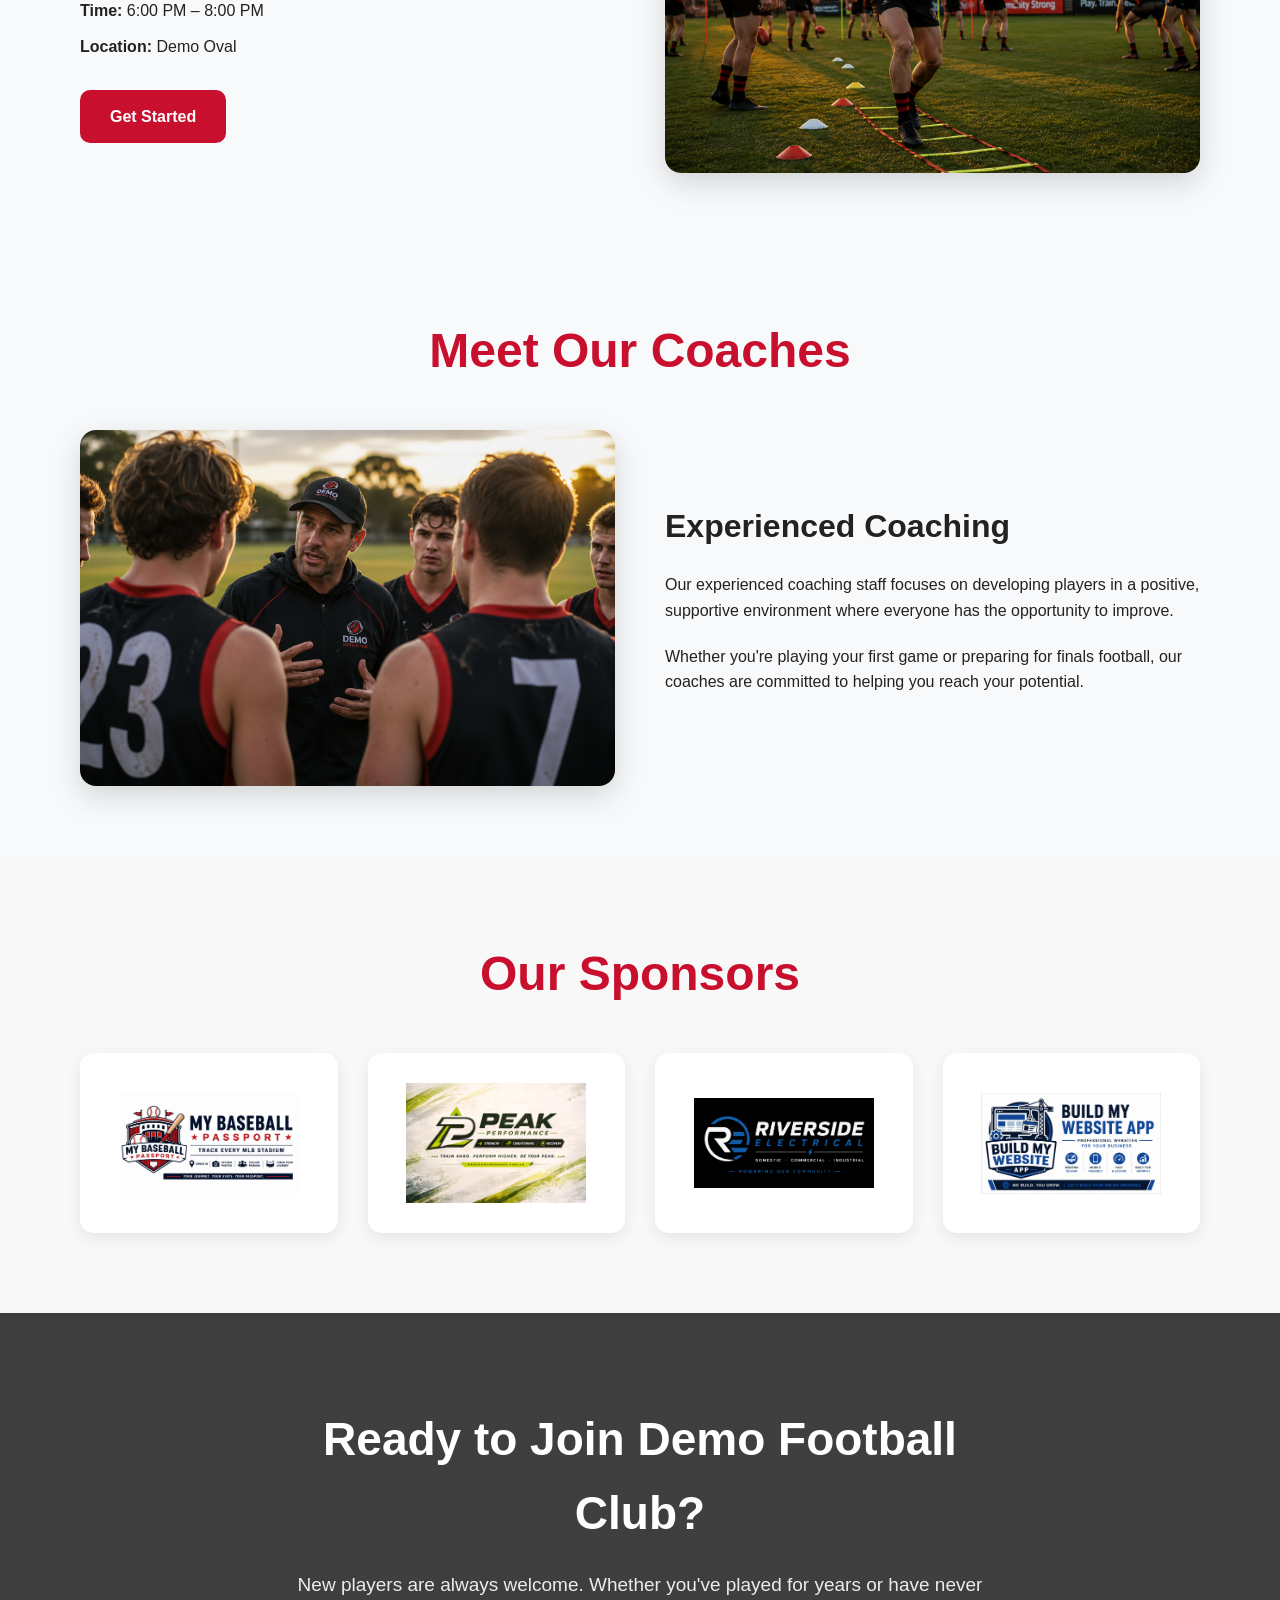
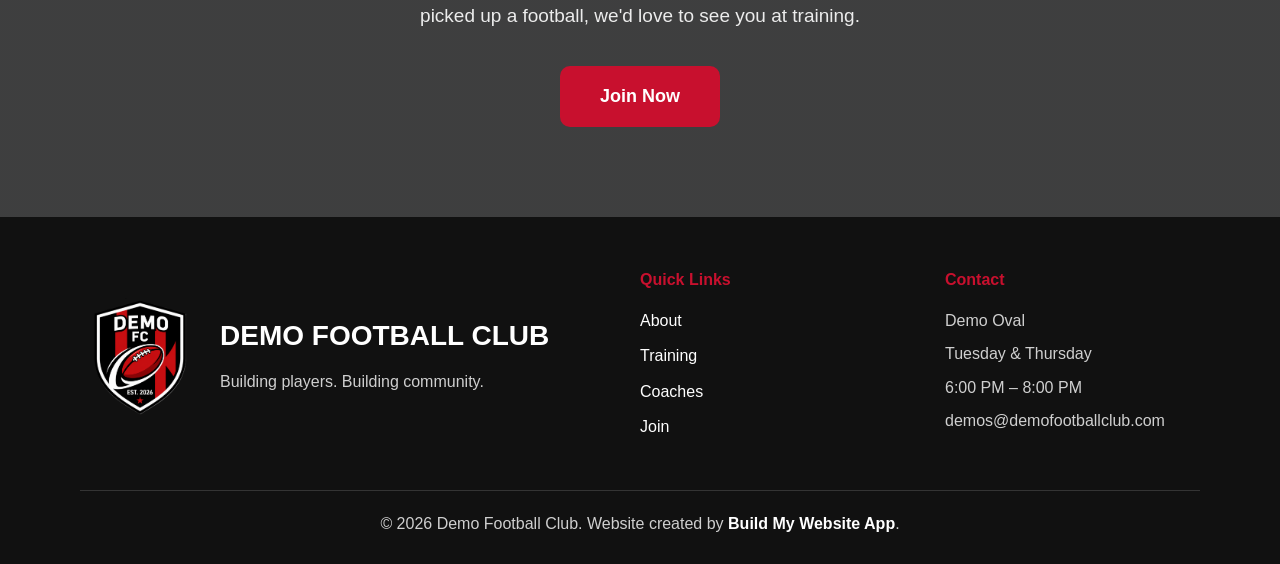
==== commit 59f3c1d6: "fixing the styling and adding coaching section" ====
--- a/business-demo/index.html
+++ b/business-demo/index.html
@@ -27,11 +27,10 @@
       </div>
 
       <ul class="nav-links">
-        <li><a href="#hero">Home</a></li>
-        <li><a href="#about">About</a></li>
-        <li><a href="#training">Training</a></li>
-        <li><a href="#sponsors">Sponsors</a></li>
-        <li><a href="#join">Join</a></li>
+        <li><a href="index.html#about">About</a></li>
+          <li><a href="index.html#training">Training</a></li>
+          <li><a href="team.html">Team</a></li>
+          <li><a href="schedule.html">Schedule</a></li>
       </ul>
 
       <a href="#join" class="join-button">Join Now</a>
--- a/business-demo/css/styles.css
+++ b/business-demo/css/styles.css
@@ -117,6 +117,20 @@
         .sponsor-card { padding: 20px; }
     }    
 
+/* Team */
+    .team-card { text-align: center; }
+    .team-card h3 { font-size: 22px; color: #222; margin-top: 18px; }
+    .team-card img { width: 100%; border-radius: 16px; box-shadow: 0 10px 30px rgba(0,0,0,.15); }
+    .team-grid { display: grid; grid-template-columns: repeat(4,1fr); gap: 30px; margin-top: 30px; }
+    .team-grid-coaches { grid-template-columns: repeat(3,1fr); max-width: 900px; margin: 30px auto 0; }
+    .team-text { max-width: 850px; margin: 0 auto 30px; }
+    .team-text p { margin: 0; text-align: center; }
+    
+@media (max-width: 768px) {
+      .team-grid { grid-template-columns: repeat(2,1fr); gap: 20px; }
+      .team-card h3 { font-size: 18px; }
+    }    
+
 /* Training */
     .training-content { display: grid; grid-template-columns: 1fr 1fr; gap: 50px; align-items: center; }
     .training-text h3 { font-size: 32px; margin-bottom: 20px; color: #222; }
